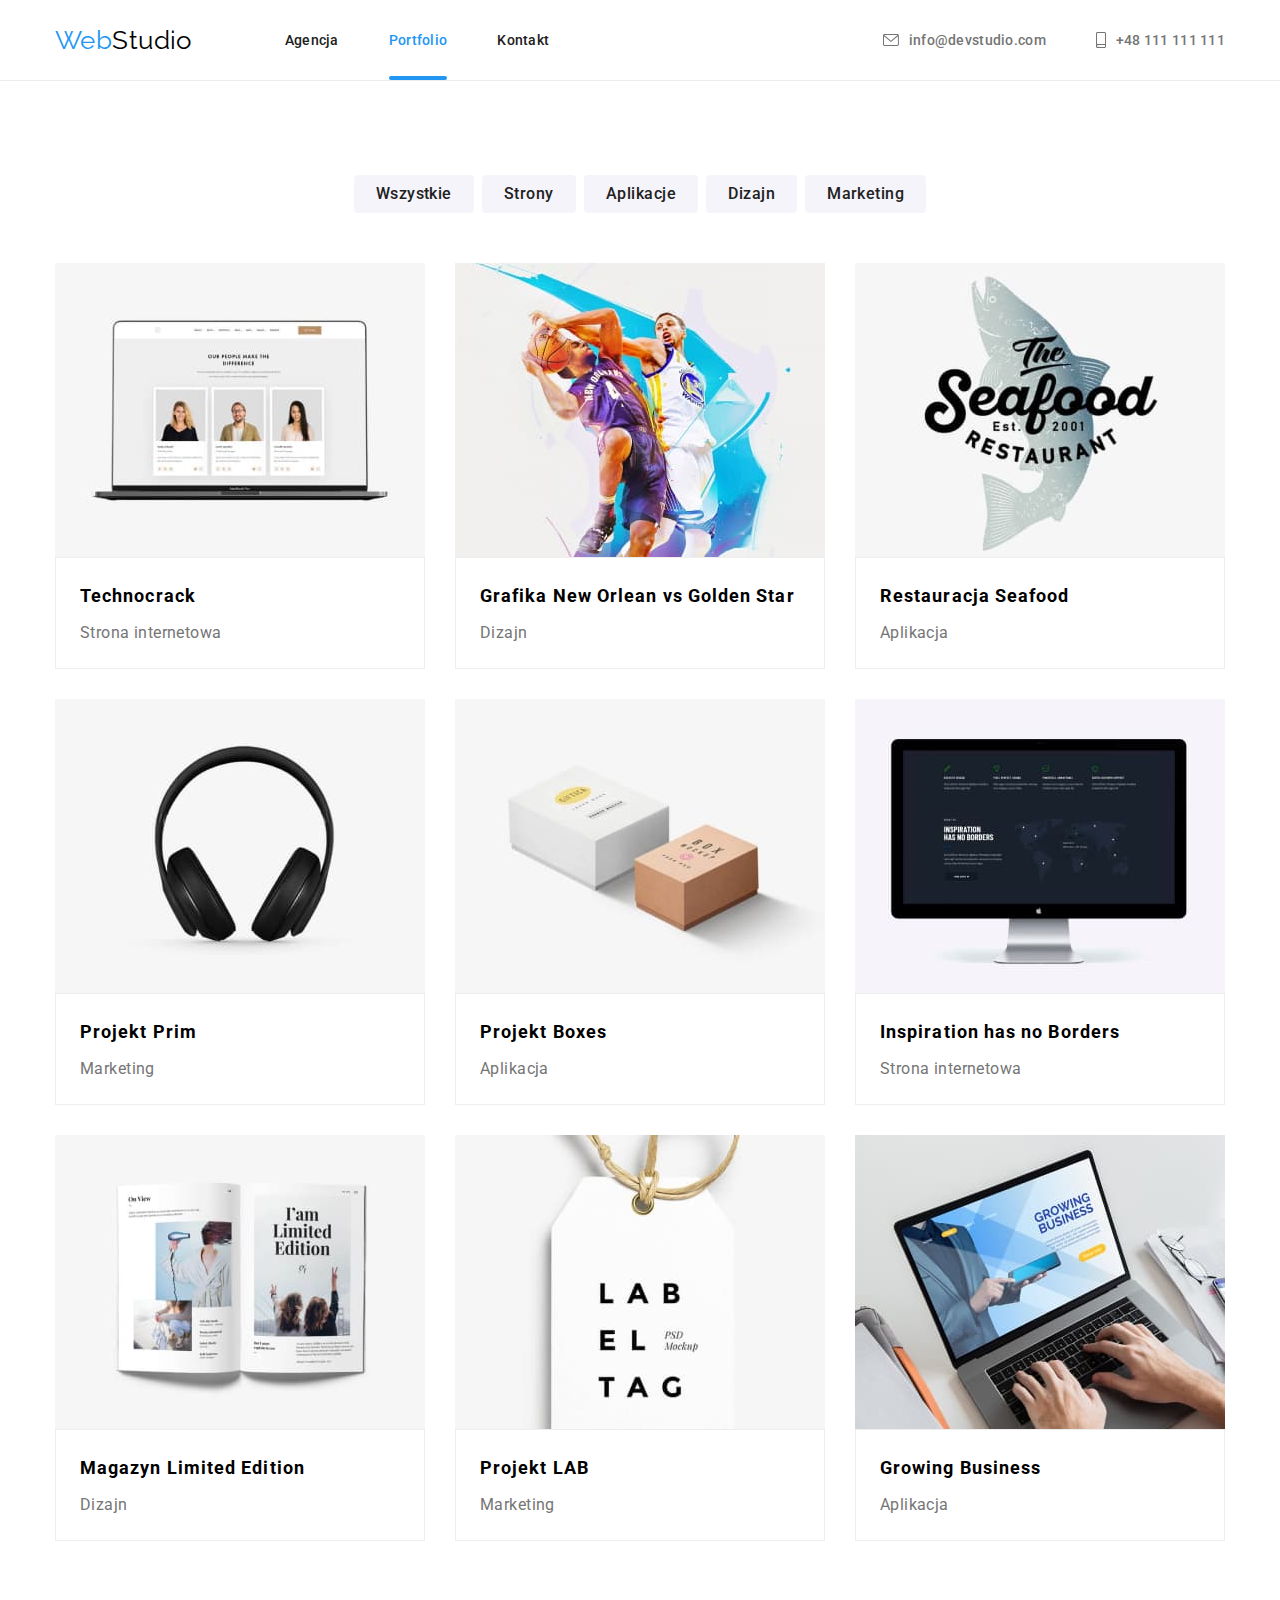
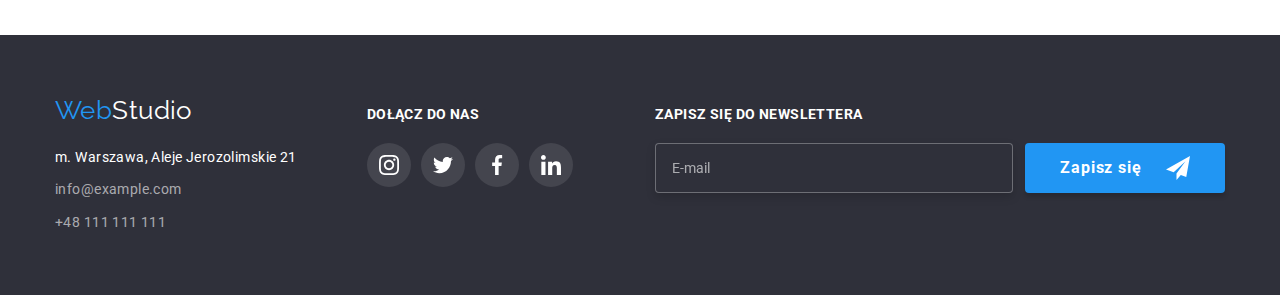
==== portfolio.html @ b51c81af "Begin" ====
<!DOCTYPE html>
<html lang="pl">
  <head>
    <meta charset="UTF-8" />
    <meta http-equiv="X-UA-Compatible" content="IE=edge" />
    <meta name="viewport" content="width=device-width, initial-scale=1.0" />
    <title>Portfolio</title>
    <!-- Google Fonts Links -->
    <link rel="preconnect" href="https://fonts.googleapis.com" />
    <link rel="preconnect" href="https://fonts.gstatic.com" crossorigin />
    <link
      href="https://fonts.googleapis.com/css2?family=Raleway:wght@700&family=Roboto:wght@400;500;700;900&display=swap"
      rel="stylesheet"
    />
    <!-- END Google Fonts Links -->
    <!-- <link
      rel="stylesheet"
      href="https://cdnjs.cloudflare.com/ajax/libs/modern-normalize/1.1.0/modern-normalize.min.css"
      integrity="sha512-wpPYUAdjBVSE4KJnH1VR1HeZfpl1ub8YT/NKx4PuQ5NmX2tKuGu6U/JRp5y+Y8XG2tV+wKQpNHVUX03MfMFn9Q=="
      crossorigin="anonymous"
      referrerpolicy="no-referrer"
    /> -->
    <link href="css/modern-normalize.min.css" rel="stylesheet" />
    <link href="css/styles.css" rel="stylesheet" />
  </head>
  <body>
    <header class="nav-menu-border">
      <div class="nav-menu container">
        <!--Logo-->
        <a class="logo" href="index.html">
          <span class="highlight-web">Web</span>
          <span class="highlight-header">Studio</span>
        </a>
        <nav>
          <!--Links-->
          <ul class="nav-list">
            <li class="nav-item">
              <a class="nav-link" href="index.html">Agencja</a>
            </li>
            <li class="nav-item">
              <a class="nav-link current" href="portfolio.html">Portfolio</a>
            </li>
            <li class="nav-item">
              <a class="nav-link" href="#contact">Kontakt</a>
            </li>
          </ul>
        </nav>
        <div class="contact-list">
          <!--Contact-->
          <a class="contact-link" href="mailto:info@devstudio.com">
            <svg class="contact-icon" width="16" height="12">
              <use href="images/icons.svg#icon-envelope"></use>
            </svg>
            info@devstudio.com
          </a>
          <a class="contact-link" href="tel:+48111111111">
            <svg width="10" height="16">
              <use class="contact-icon" href="images/icons.svg#icon-smartphone"></use>
            </svg>
            +48 111 111 111
          </a>
        </div>
      </div>
    </header>
    <main>
      <section class="section">
        <div class="container">
          <h1 class="visually-hidden">Portfolio</h1>
          <!--Five Buttons-->
          <ul class="gallery-item">
            <li><button class="button2" type="button">Wszystkie</button></li>
            <li><button class="button2" type="button">Strony</button></li>
            <li><button class="button2" type="button">Aplikacje</button></li>
            <li><button class="button2" type="button">Dizajn</button></li>
            <li><button class="button2" type="button">Marketing</button></li>
          </ul>

          <!--Gallery-->

          <ul class="about-list gallery-wrap">
            <li class="gallery-list">
              <a class="gallery-img" href="#Technocrack">
                <div class="gallery-box">
                  <img
                    src="images/img1.jpg"
                    alt="Three business cards of employees on the computer screen"
                    width="370"
                    height="294"
                  />
                  <div class="gallery-overlay">
                    <p>
                      Technocrack jest popularną platformą wykorzystywaną do rozpowszechniania
                      koronawirusa. Firmy wykorzystują tę platformę do celów szpiegowskich i ataków
                      na niezabezpieczone serwery konkurencji
                    </p>
                  </div>
                </div>
                <div class="gallery">
                  <h3 class="gallery-title">Technocrack</h3>
                  <p class="gallery-subtitle">Strona internetowa</p>
                </div>
              </a>
            </li>
            <li class="gallery-list">
              <a class="gallery-img" href="#Grafika_New_Orlean_vs_Golden_Star">
                <div class="gallery-box">
                  <img
                    src="images/img2.jpg"
                    alt="New Orleans vs Golden Star graphic"
                    width="370"
                    height="294"
                  />
                  <div class="gallery-overlay">
                    <p>
                      Technocrack jest popularną platformą wykorzystywaną do rozpowszechniania
                      koronawirusa. Firmy wykorzystują tę platformę do celów szpiegowskich i ataków
                      na niezabezpieczone serwery konkurencji
                    </p>
                  </div>
                </div>
                <div class="gallery">
                  <h3 class="gallery-title">Grafika New Orlean vs Golden Star</h3>
                  <p class="gallery-subtitle">Dizajn</p>
                </div>
              </a>
            </li>
            <li class="gallery-list">
              <a class="gallery-img" href="#Restauracja_Seafood">
                <div class="gallery-box">
                  <img
                    src="images/img3.jpg"
                    alt="Seafoot restaurant logo"
                    width="370"
                    height="294"
                  />
                  <div class="gallery-overlay">
                    <p>
                      Technocrack jest popularną platformą wykorzystywaną do rozpowszechniania
                      koronawirusa. Firmy wykorzystują tę platformę do celów szpiegowskich i ataków
                      na niezabezpieczone serwery konkurencji
                    </p>
                  </div>
                </div>
                <div class="gallery">
                  <h3 class="gallery-title">Restauracja Seafood</h3>
                  <p class="gallery-subtitle">Aplikacja</p>
                </div>
              </a>
            </li>
            <li class="gallery-list">
              <a class="gallery-img" href="#Projekt_Prime">
                <div class="gallery-box">
                  <img
                    src="images/img4.jpg"
                    alt="Seafoot restaurant logo"
                    width="370"
                    height="294"
                  />
                  <div class="gallery-overlay">
                    <p>
                      Technocrack jest popularną platformą wykorzystywaną do rozpowszechniania
                      koronawirusa. Firmy wykorzystują tę platformę do celów szpiegowskich i ataków
                      na niezabezpieczone serwery konkurencji
                    </p>
                  </div>
                </div>
                <div class="gallery">
                  <h3 class="gallery-title">Projekt Prim</h3>
                  <p class="gallery-subtitle">Marketing</p>
                </div>
              </a>
            </li>
            <li class="gallery-list">
              <a class="gallery-img" href="#Projekt_Boxes">
                <div class="gallery-box">
                  <img
                    src="images/img5.jpg"
                    alt="Seafoot restaurant logo"
                    width="370"
                    height="294"
                  />
                  <div class="gallery-overlay">
                    <p>
                      Technocrack jest popularną platformą wykorzystywaną do rozpowszechniania
                      koronawirusa. Firmy wykorzystują tę platformę do celów szpiegowskich i ataków
                      na niezabezpieczone serwery konkurencji
                    </p>
                  </div>
                </div>
                <div class="gallery">
                  <h3 class="gallery-title">Projekt Boxes</h3>
                  <p class="gallery-subtitle">Aplikacja</p>
                </div>
              </a>
            </li>
            <li class="gallery-list">
              <a class="gallery-img" href="#Inspiration_has_no_Borders">
                <div class="gallery-box">
                  <img src="images/img6.jpg" alt="Open newspaper" width="370" height="294" />
                  <div class="gallery-overlay">
                    <p>
                      Technocrack jest popularną platformą wykorzystywaną do rozpowszechniania
                      koronawirusa. Firmy wykorzystują tę platformę do celów szpiegowskich i ataków
                      na niezabezpieczone serwery konkurencji
                    </p>
                  </div>
                </div>
                <div class="gallery">
                  <h3 class="gallery-title">Inspiration has no Borders</h3>
                  <p class="gallery-subtitle">Strona internetowa</p>
                </div>
              </a>
            </li>
            <li class="gallery-list">
              <a class="gallery-img" href="#Magazyn_Limited_Edition">
                <div class="gallery-box">
                  <img src="images/img7.jpg" alt="Open newspaper" width="370" height="294" />
                  <div class="gallery-overlay">
                    <p>
                      Technocrack jest popularną platformą wykorzystywaną do rozpowszechniania
                      koronawirusa. Firmy wykorzystują tę platformę do celów szpiegowskich i ataków
                      na niezabezpieczone serwery konkurencji
                    </p>
                  </div>
                </div>
                <div class="gallery">
                  <h3 class="gallery-title">Magazyn Limited Edition</h3>
                  <p class="gallery-subtitle">Dizajn</p>
                </div>
              </a>
            </li>
            <li class="gallery-list">
              <a class="gallery-img" href="#Projekt_LAB">
                <div class="gallery-box">
                  <img
                    src="images/img8.jpg"
                    alt="Business card on a string"
                    width="370"
                    height="294"
                  />
                  <div class="gallery-overlay">
                    <p>
                      Technocrack jest popularną platformą wykorzystywaną do rozpowszechniania
                      koronawirusa. Firmy wykorzystują tę platformę do celów szpiegowskich i ataków
                      na niezabezpieczone serwery konkurencji
                    </p>
                  </div>
                </div>
                <div class="gallery">
                  <h3 class="gallery-title">Projekt LAB</h3>
                  <p class="gallery-subtitle">Marketing</p>
                </div>
              </a>
            </li>
            <li class="gallery-list">
              <a class="gallery-img" href="#Growing_Business">
                <div class="gallery-box">
                  <img
                    src="images/img9.jpg"
                    alt="Business card on a string"
                    width="370"
                    height="294"
                  />
                  <div class="gallery-overlay">
                    <p>
                      Technocrack jest popularną platformą wykorzystywaną do rozpowszechniania
                      koronawirusa. Firmy wykorzystują tę platformę do celów szpiegowskich i ataków
                      na niezabezpieczone serwery konkurencji
                    </p>
                  </div>
                </div>
                <div class="gallery">
                  <h3 class="gallery-title">Growing Business</h3>
                  <p class="gallery-subtitle">Aplikacja</p>
                </div>
              </a>
            </li>
          </ul>
        </div>
      </section>
    </main>
    <footer class="contact">
      <!--Logo+Contact-->
      <div class="container footer-box">
        <div>
          <a class="logo" href="index.html">
            <span class="highlight-web">Web</span>
            <span class="highlight-footer">Studio</span>
          </a>
          <address class="contact-footer" id="contact">
            <ul class="contact-footer-list">
              <li class="contact-footer-item">
                <a
                  class="contact-footer-link-map"
                  href="https://goo.gl/maps/mivUpqcJWEY4cBys6"
                  target="_blank"
                  rel="noopener nofollow"
                >
                  m. Warszawa, Aleje Jerozolimskie 21
                </a>
              </li>
              <li class="contact-footer-item">
                <a class="contact-footer-link" href="mailto:info@example.com">info@example.com</a>
              </li>
              <li class="contact-footer-item">
                <a class="contact-footer-link" href="tel:0048111111111">+48 111 111 111</a>
              </li>
            </ul>
          </address>
        </div>
        <div class="social-footer">
          <p class="descrition-title-footer">DOŁĄCZ DO NAS</p>
          <ul class="social-box">
            <li>
              <a class="back-icon-footer" href="#instagram">
                <svg width="20" height="20" class="social-icon">
                  <use href="images/icons.svg#icon-instagram-2"></use>
                </svg>
              </a>
            </li>
            <li>
              <a class="back-icon-footer" href="#twitter">
                <svg width="20" height="20" class="social-icon">
                  <use href="images/icons.svg#icon-twitter-1"></use>
                </svg>
              </a>
            </li>
            <li>
              <a class="back-icon-footer" href="#facebook">
                <svg width="20" height="20" class="social-icon">
                  <use href="images/icons.svg#icon-facebook-1"></use>
                </svg>
              </a>
            </li>
            <li>
              <a class="back-icon-footer" href="#linkedin-1">
                <svg width="20" height="20" class="social-icon">
                  <use href="images/icons.svg#icon-linkedin-1"></use>
                </svg>
              </a>
            </li>
          </ul>
        </div>
        <form>
          <p class="descrition-title-footer">Zapisz się do newslettera</p>
          <div class="border-footer">
            <label class="mail-text">
              <input class="border-mail" type="email" name="email" required placeholder="E-mail" />
            </label>
            <button class="button1 button-send" type="submit">
              Zapisz się
              <svg class="send-icon" width="24" height="24">
                <use href="images/icons.svg#icon-icon-send"></use>
              </svg>
            </button>
          </div>
        </form>
      </div>
    </footer>
    <script src="js/modal.js"></script>
  </body>
</html>
---- css/styles.css ----
:root {
  --background-color: #ffffff;
  --main-color: #212121;
  --secondary-color: #000000;
  --third-color: #757575;
  --accent-color: #ffffff99;
  --backlight-color: #2196f3;
  --principal-color: #2f303a;
  --team-color: #f5f4fa;
  --border-nav: #ececec;
  --border-gallery: #eeeeee;
  --border-customers: #afb1b8;
}

body {
  font-family: 'Roboto', sans-serif;
  color: #212121;
  background-color: #ffffff;
  font-size: 14px;
  letter-spacing: 0.03em;
}
h1,
h2,
h3,
h4,
h5,
h6,
p {
  margin: 0;
}
img {
  display: block;
  max-width: 100%;
  height: auto;
}

.container {
  width: 1200px;
  margin: 0 auto;
  padding: 0 15px;
  /* outline: 1px dashed red; */
}
.nav-menu-border {
  border-bottom: 1px solid var(--border-nav);
}
.nav-menu {
  height: 80px;
  display: flex;
  align-items: center;
}
.nav-list {
  display: flex;
  gap: 50px;
}
.logo {
  text-decoration: none;
  font-family: 'Raleway', sans-serif;
  font-size: 26px;
  line-height: 1.19;
  margin-right: 93px;
  padding: 0;
  display: flex;
}
.highlight-web {
  color: var(--backlight-color);
}
.highlight-header {
  color: var(--secondary-color);
}
ul {
  list-style: none;
  padding-left: 0;
  margin: 0;
}
address {
  font-style: normal;
}

a {
  text-decoration: none;
}
.section {
  padding: 94px 0;
}
.about-list {
  display: flex;
  gap: 30px;
}

.contact-list {
  font-weight: 500;
  line-height: 1, 14;
  letter-spacing: 0.02em;
  display: flex;
  gap: 50px;
  margin-left: auto;
  padding: 32px 0;
}
.nav-item {
  margin-top: 32px;
  margin-bottom: 0;
  font-weight: 500;
  position: relative;
}
.nav-link {
  text-decoration: none;
  color: var(--main-color);
  letter-spacing: 0.02em;
  font-size: 14px;
  padding: 32px 0;
  transition: color 250ms cubic-bezier(0.4, 0, 0.2, 1);
}
.current {
  color: var(--backlight-color);
}
.current::after {
  display: block;
  content: '';
  width: 58px;
  height: 4px;
  background: var(--backlight-color);
  border-radius: 2px;
  margin-top: 28px;
}
.nav-link:hover {
  color: var(--backlight-color);
}

.contact-link {
  text-decoration: none;
  color: var(--third-color);
  display: flex;
  align-items: center;
  gap: 10px;
  transition: color 250ms cubic-bezier(0.4, 0, 0.2, 1);
}
.contact-link:hover {
  color: var(--backlight-color);
}
.contact-icon {
  fill: currentColor;
}
.principal {
  background-color: var(--principal-color);
  padding-top: 200px;
  padding-bottom: 200px;
  text-align: center;
  background-image: linear-gradient(rgba(47, 48, 58, 0.4), rgba(47, 48, 58, 0.4)),
    url(../images/Workers.jpg);
  background-repeat: no-repeat;
  background-size: cover;
  background-position: center;
  max-width: 1600px;
  height: 600px;
  margin: 0 auto;
}
.principal-title {
  font-weight: 900;
  font-size: 44px;
  line-height: 1.36;
  letter-spacing: 0.06em;
  color: var(--background-color);
  text-align: center;
  text-transform: uppercase;
  width: 696px;
  margin: 0 auto;
  margin-bottom: 30px;
}
.button1 {
  font-family: 'Roboto', sans-serif;
  font-weight: 700;
  font-size: 16px;
  line-height: 1.87;
  letter-spacing: 0.06em;
  color: var(--background-color);
  background-color: var(--backlight-color);
  border: none;
  box-shadow: 0px 4px 4px rgba(0, 0, 0, 0.15);
  border-radius: 4px;
  cursor: pointer;
  width: 200px;
  height: 50px;
  transition: color 250ms cubic-bezier(0.4, 0, 0.2, 1),
    background-color 250ms cubic-bezier(0.4, 0, 0.2, 1),
    box-shadow 250ms cubic-bezier(0.4, 0, 0.2, 1);
}
.button1:hover,
.button1:focus {
  color: var(--main-color);
  background-color: var(--team-color);
  outline: none;
}

.button2 {
  font-family: 'Roboto', sans-serif;
  font-weight: 500;
  font-size: 16px;
  line-height: 1.62;
  letter-spacing: 0.03em;
  border: none;
  color: var(--main-color);
  background-color: var(--team-color);
  cursor: pointer;
  padding: 6px 22px;
  border-radius: 4px;
  transition: color 250ms cubic-bezier(0.4, 0, 0.2, 1),
    background-color 250ms cubic-bezier(0.4, 0, 0.2, 1),
    box-shadow 250ms cubic-bezier(0.4, 0, 0.2, 1);
}
.button2:hover,
.button2:focus {
  background-color: var(--backlight-color);
  color: var(--background-color);
  outline: none;
  box-shadow: 0px 3px 1px rgba(0, 0, 0, 0.1), 0px 1px 2px rgba(0, 0, 0, 0.08),
    0px 2px 2px rgba(0, 0, 0, 0.12);
}
/* button:focus {
  background-color: var(--backlight-color);
  outline: none;
} */
.visually-hidden {
  position: absolute;
  width: 1px;
  height: 1px;
  margin: -1px;
  border: 0;
  padding: 0;
  white-space: nowrap;
  clip-path: inset(100%);
  clip: rect(0 0 0 0);
  overflow: hidden;
}
.descrition-box {
  background-color: var(--team-color);
  border-radius: 4px;
  cursor: pointer;
  margin-bottom: 30px;
  height: 120px;
  width: 100%;
  display: flex;
  align-items: center;
  justify-content: center;
  transition: box-shadow 250ms cubic-bezier(0.4, 0, 0.2, 1);
}
.descrition-box:hover {
  box-shadow: 0px 4px 4px rgba(0, 0, 0, 0.25);
}
.subtitle {
  font-weight: 700;
  font-size: 36px;
  line-height: 1.16;
  text-align: center;
  margin-top: 0;
  margin-bottom: 50px;
}
.subtitle-box {
  position: relative;
}
.subtitle-text {
  position: absolute;
  bottom: 0;
  width: 370px;
  height: 70px;
  background-color: rgba(47, 48, 58, 0.8);
  font-weight: 700;
  line-height: 1.14;
  text-transform: uppercase;
  color: var(--background-color);
  display: flex;
  align-items: center;
  justify-content: center;
}
.descrition {
  padding-bottom: 0;
}
.descrition-title {
  font-weight: 700;
  font-size: 14px;
  line-height: 1.14;
  margin-top: 0;
  margin-bottom: 10px;
}
.descrition-p {
  line-height: 1.71;
  color: var(--third-color);
}
.team {
  background-color: var(--team-color);
  display: center;
}
.team-item {
  background-color: var(--background-color);
  box-shadow: 0px 1px 3px rgba(0, 0, 0, 0.12), 0px 1px 1px rgba(0, 0, 0, 0.14),
    0px 2px 1px rgba(0, 0, 0, 0.2);
  border-radius: 0px 0px 4px 4px;
}

.customers-box {
  border: 1px solid currentColor;
  color: var(--border-customers);
  width: 170px;
  height: 92px;
  border-radius: 4px;
  display: flex;
  align-items: center;
  justify-content: center;
  transition: color 250ms cubic-bezier(0.4, 0, 0.2, 1);
}
.customers-box:hover,
.customers-box:focus {
  color: var(--backlight-color);
  outline: none;
}
.customers-icon {
  fill: currentColor;
}
.space-names {
  padding: 30px 0;
}
.social-box {
  display: flex;
  justify-content: center;
  gap: 10px;
}

.back-icon {
  width: 44px;
  height: 44px;
  border-radius: 50%;
  display: flex;
  align-items: center;
  justify-content: center;
  color: var(--border-customers);
  transition: color 250ms cubic-bezier(0.4, 0, 0.2, 1),
    background-color 250ms cubic-bezier(0.4, 0, 0.2, 1);
}
.back-icon:hover,
.back-icon:focus {
  background-color: var(--backlight-color);
  color: var(--background-color);
  outline: none;
}
.social-icon {
  fill: currentColor;
}
.social-icon:hover {
  fill: var(--background-color);
}
.names {
  font-weight: 500;
  font-size: 16px;
  line-height: 1.18;
  text-align: center;
  margin-top: 0;
  margin-bottom: 10px;
}
.jobs {
  font-size: 16px;
  line-height: 1.18;
  color: var(--third-color);
  text-align: center;
  margin-bottom: 16px;
}
.gallery-item {
  display: flex;
  justify-content: center;
  gap: 8px;
  margin-bottom: 50px;
}
.gallery {
  border: 1px solid var(--border-gallery);
  padding: 20px 24px;
}
.gallery-wrap {
  flex-wrap: wrap;
}
.gallery-img {
  display: block;
  transition: box-shadow 250ms cubic-bezier(0.4, 0, 0.2, 1);
}
.gallery-img:hover,
.gallery-img:focus {
  box-shadow: 0px 1px 1px rgba(0, 0, 0, 0.12), 0px 4px 4px rgba(0, 0, 0, 0.06),
    1px 4px 6px rgba(0, 0, 0, 0.16);
  outline: none;
}
.gallery-box {
  position: relative;
  overflow: hidden;
}
.gallery-overlay {
  position: absolute;
  top: 0;
  left: 0;
  width: 100%;
  height: 100%;
  background-color: rgba(33, 150, 243, 0.9);
  transform: translateY(100%);
  transition: transform 250ms ease;
  font-size: 18px;
  line-height: 1.55;
  padding: 49px 45px 49px 24px;
  color: var(--background-color);
}
.gallery-img:hover .gallery-overlay {
  transform: translateY(0);
}
.gallery-img:focus .gallery-overlay {
  transform: translateY(0);
}
.gallery-list {
  width: calc((100% - 60px) / 3);
}

.gallery-title {
  font-weight: 700;
  font-size: 18px;
  line-height: 2;
  letter-spacing: 0.06em;
  margin-bottom: 4px;
  color: var(--secondary-color);
}
.gallery-subtitle {
  font-size: 16px;
  line-height: 1.87;
  color: var(--third-color);
}
.contact {
  background-color: var(--principal-color);
  padding: 60px 0;
}
.contact-footer {
  font-style: normal;
  margin-top: 20px;
}
.contact-footer-item {
  margin-bottom: 9px;
}
.contact-footer-item:last-child {
  margin-bottom: 0px;
}
.footer-box {
  display: flex;
  align-items: baseline;
}
.highlight-footer {
  font-family: 'Raleway', sans-serif;
  font-size: 26px;
  line-height: 1.19;
  color: var(--background-color);
}
.contact-footer-link-map {
  text-decoration: none;
  line-height: 1.71;
  color: var(--background-color);
  transition: color 250ms cubic-bezier(0.4, 0, 0.2, 1);
}
.contact-footer-link-map:hover {
  color: var(--backlight-color);
}
.contact-footer-link {
  text-decoration: none;
  line-height: 1.71;
  color: var(--accent-color);
  transition: color 250ms cubic-bezier(0.4, 0, 0.2, 1);
}
.contact-footer-link:hover {
  color: var(--backlight-color);
}
.descrition-title-footer {
  color: var(--background-color);
  margin-bottom: 20px;
  font-weight: 700;
  line-height: 1.14;
  text-transform: uppercase;
}
.social-footer {
  margin-left: 70px;
  margin-right: auto;
}
.back-icon-footer {
  box-sizing: form-box;
  width: 44px;
  height: 44px;
  border-radius: 50%;
  display: flex;
  align-items: center;
  justify-content: center;
  background-color: rgb(255, 255, 255, 0.1);
  border-radius: 50%;
  color: var(--background-color);
  transition: background-color 250ms cubic-bezier(0.4, 0, 0.2, 1);
}
.back-icon-footer:hover,
.back-icon-footer:focus {
  background-color: var(--backlight-color);
  outline: none;
}
.social-icon-footer {
  fill: currentColor;
}

.modal {
  position: absolute;
  top: 50%;
  left: 50%;
  transform: translate(-50%, -50%);
  width: 528px;
  height: 581px;
  background-color: var(--background-color);
  box-shadow: 0px 1px 3px rgba(0, 0, 0, 0.12), 0px 1px 1px rgba(0, 0, 0, 0.14),
    0px 2px 1px rgba(0, 0, 0, 0.2);
  border-radius: 4px;
  padding: 40px;
}
.is-hidden {
  opacity: 0;
  visibility: hidden;
  pointer-events: none;
  /* transform: scale(0); */
}
.backdrop {
  position: fixed;
  top: 0;
  left: 0;
  width: 100%;
  height: 100%;
  background-color: rgba(0, 0, 0, 0.2);
  transition: opacity 250ms cubic-bezier(0.4, 0, 0.2, 1),
    visibility 250ms cubic-bezier(0.4, 0, 0.2, 1);
}
/* dodac powyzej do transition, aby uzyskac efekt pojawienia sie oraz w .is-hidden wlczyc wylaczone: ,transform 1000ms ease; */

.button-close {
  position: absolute;
  top: 8px;
  left: 490px;
  width: 30px;
  height: 30px;
  border: 1px solid rgba(0, 0, 0, 0.1);
  background-color: var(--background-color);
  border-radius: 50%;
  display: flex;
  justify-content: center;
  align-items: center;
  transition: background-color 250ms cubic-bezier(0.4, 0, 0.2, 1);
}
.button-close:hover,
.button-close:focus {
  outline: none;
  background-color: var(--backlight-color);
}
.modal-form {
  display: flex;
  flex-direction: column;
  border: none;
}
.form-box {
  display: flex;
  flex-direction: column;
  border: none;
  padding: 0;
  margin: 0 0 20px 0;
}
.form-title {
  margin-bottom: 12px;
  font-weight: 700;
  font-size: 20px;
  line-height: 1.15;
  text-align: center;
  color: var(--main-color);
}
.form-label {
  position: relative;
  display: flex;
  flex-direction: column;
  font-size: 12px;
  line-height: 1.16;
  letter-spacing: 0.01em;
  color: var(--third-color);
  gap: 4px;
  margin-bottom: 10px;
}
.form-input {
  border: 1px solid rgba(33, 33, 33, 0.2);
  border-radius: 4px;
  height: 40px;
  width: 100%;

  padding: 0 0 0 42px;
  transition: border 250ms cubic-bezier(0.4, 0, 0.2, 1), fill 250ms cubic-bezier(0.4, 0, 0.2, 1);
}
.form-icon-svg {
  position: absolute;
  left: 12px;
  top: 50%;
  fill: var(--main-color);
  transition: fill 250ms cubic-bezier(0.4, 0, 0.2, 1);
}
.form-input:hover,
.form-input:focus {
  outline: none;
  border-color: var(--backlight-color);
}
.form-input:focus + .form-icon-svg {
  fill: var(--backlight-color);
}
.form-input:hover + .form-icon-svg {
  fill: var(--backlight-color);
}

.form-text {
  height: 120px;
  border: 1px solid rgba(33, 33, 33, 0.2);
  border-radius: 4px;
  padding: 12px 16px;
  resize: none;
  transition: border 250ms cubic-bezier(0.4, 0, 0.2, 1);
}
.form-text:hover {
  border-color: var(--backlight-color);
}
.form-text:focus {
  border-color: var(--backlight-color);
  outline: none;
}
.form-text::placeholder {
  color: rgba(117, 117, 117, 0.5);
}

.form-terms {
  display: flex;
  justify-content: center;
  align-items: center;
  margin-bottom: 30px;
  gap: 24px;
}
.form-terms-label {
  position: relative;
}
.form-terms-text {
  font-size: 14px;
  line-height: 1.71;
  color: var(--third-color);
}
.form-terms-input {
  appearance: none;
}
.form-terms-links {
  color: var(--backlight-color);
  text-decoration: underline;
}

.form-terms-box {
  position: absolute;
  left: 0;
  top: 0;
  border-radius: 2px;
  fill: var(--main-color);
  stroke: var(--main-color);
}
.form-terms-box:focus {
  fill: var(--backlight-color);
  stroke: var(--backlight-color);
  outline: none;
}
.form-terms-svg {
  position: absolute;
  left: 0;
  top: 0;
  opacity: 0;
  z-index: 1;
  background-color: var(--backlight-color);
  border-radius: 2px;
  transition: opacity 250ms cubic-bezier(0.4, 0, 0.2, 1);
}

.form-terms-input:checked + .form-terms-svg {
  opacity: 1;
}
.form-button-send {
  display: flex;
  justify-content: center;
}
.border-footer {
  display: flex;
  gap: 12px;
}

.border-mail {
  width: 358px;
  height: 50px;
  color: var(--background-color);
  border: 1px solid rgba(255, 255, 255, 0.3);
  filter: drop-shadow(0px 4px 4px rgba(0, 0, 0, 0.15));
  border-radius: 4px;
  display: flex;
  justify-content: center;
  padding-left: 16px;
  background-color: var(--principal-color);
  transition: background-color 250ms cubic-bezier(0.4, 0, 0.2, 1),
    border 250ms cubic-bezier(0.4, 0, 0.2, 1);
}

.border-mail:hover,
.border-mail:focus {
  background-color: var(--backlight-color);
  border-color: var(--backlight-color);
  outline: none;
}
.border-mail::placeholder {
  color: rgba(255, 255, 255, 0.6);
  transition: color 250ms cubic-bezier(0.4, 0, 0.2, 1);
}
.border-mail:hover::placeholder {
  color: var(--background-color);
}
.border-mail:focus::placeholder {
  color: var(--background-color);
}

.button-send {
  display: flex;
  justify-content: center;
  align-items: center;
  gap: 24px;
}
.send-icon {
  fill: currentColor;
}
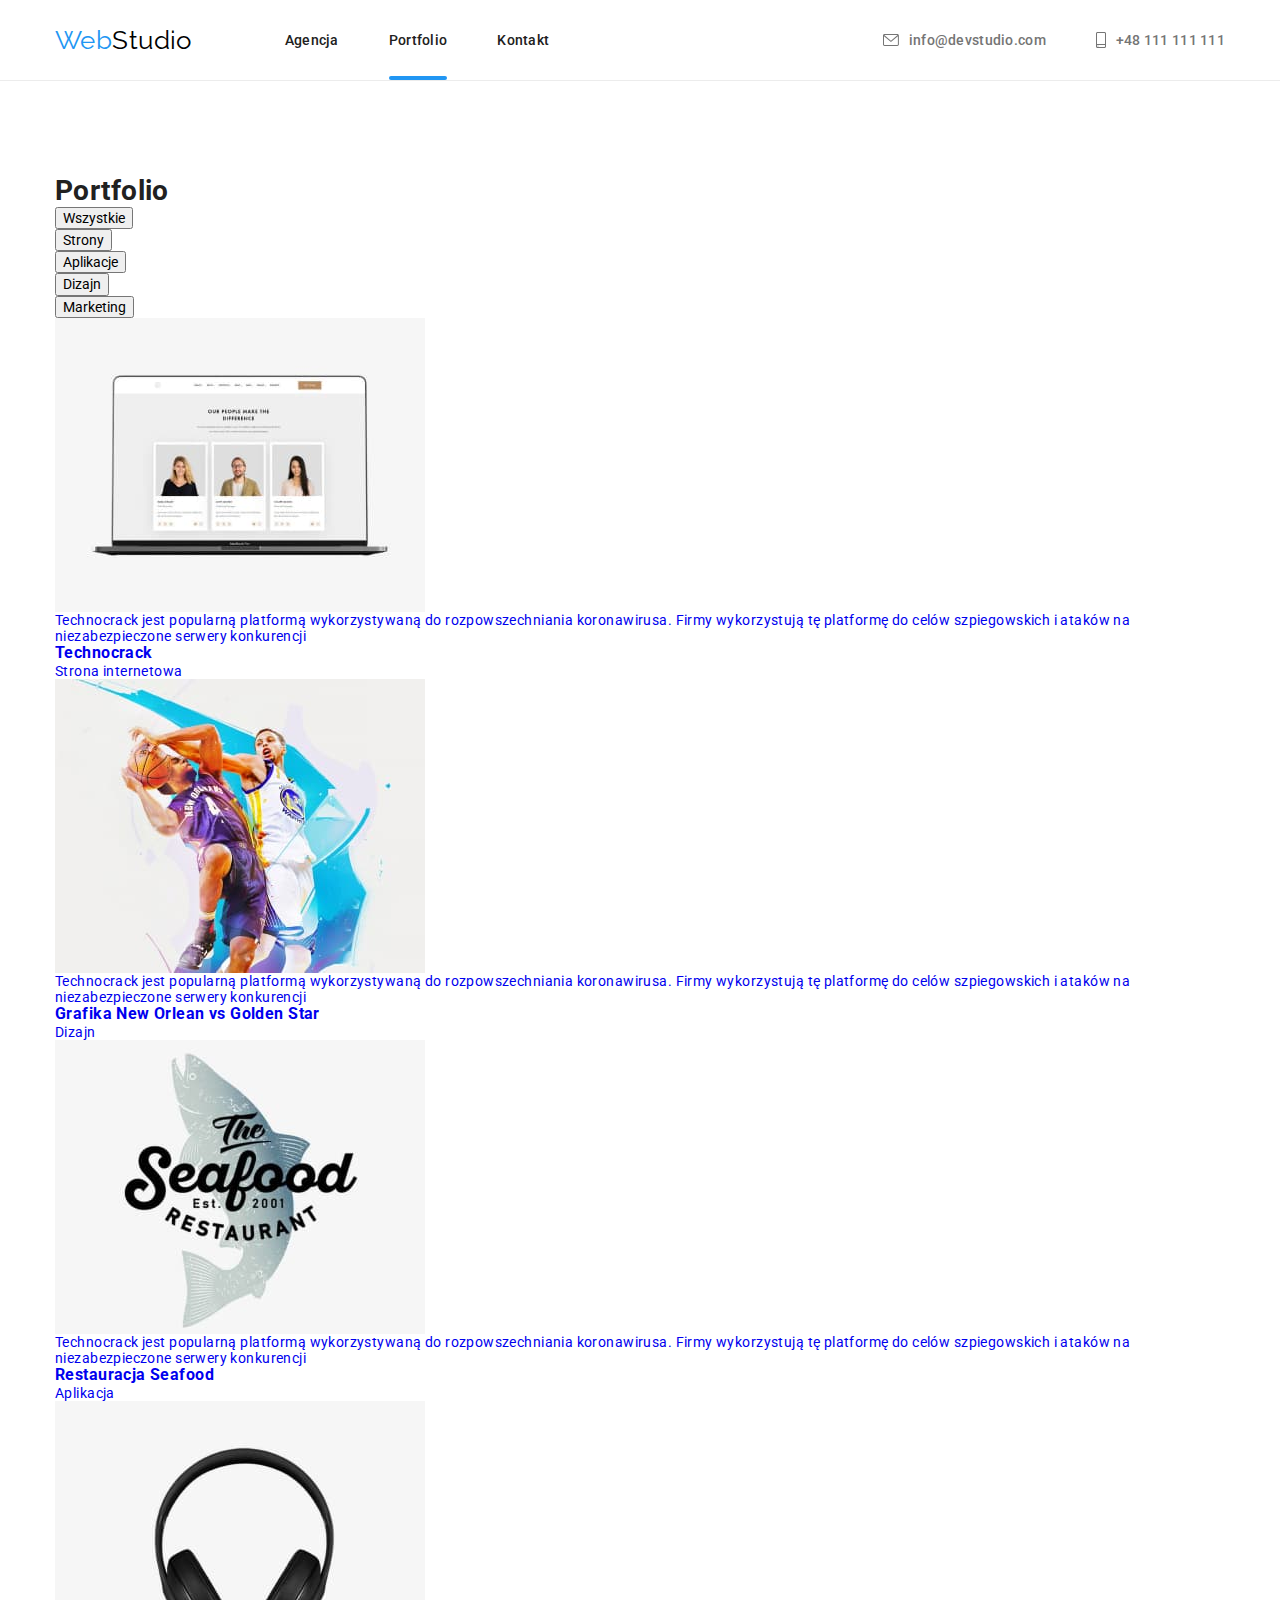
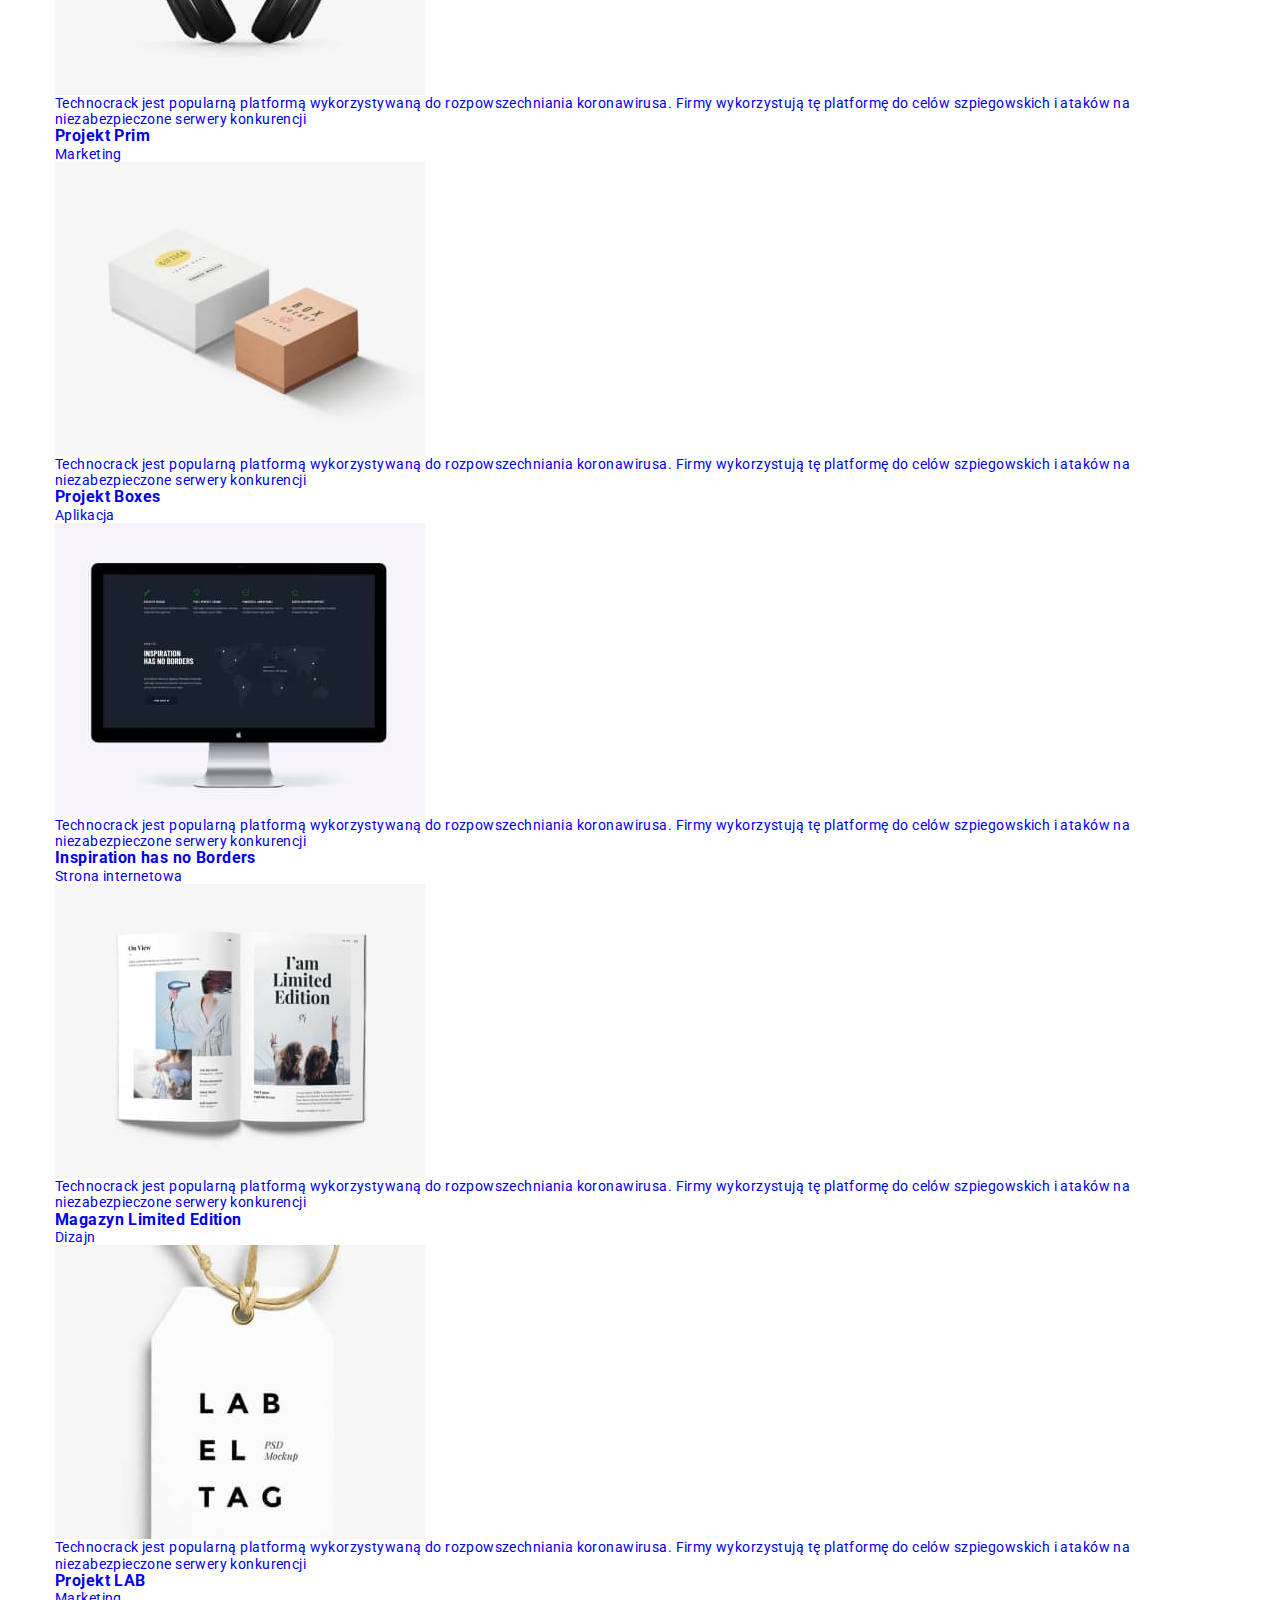
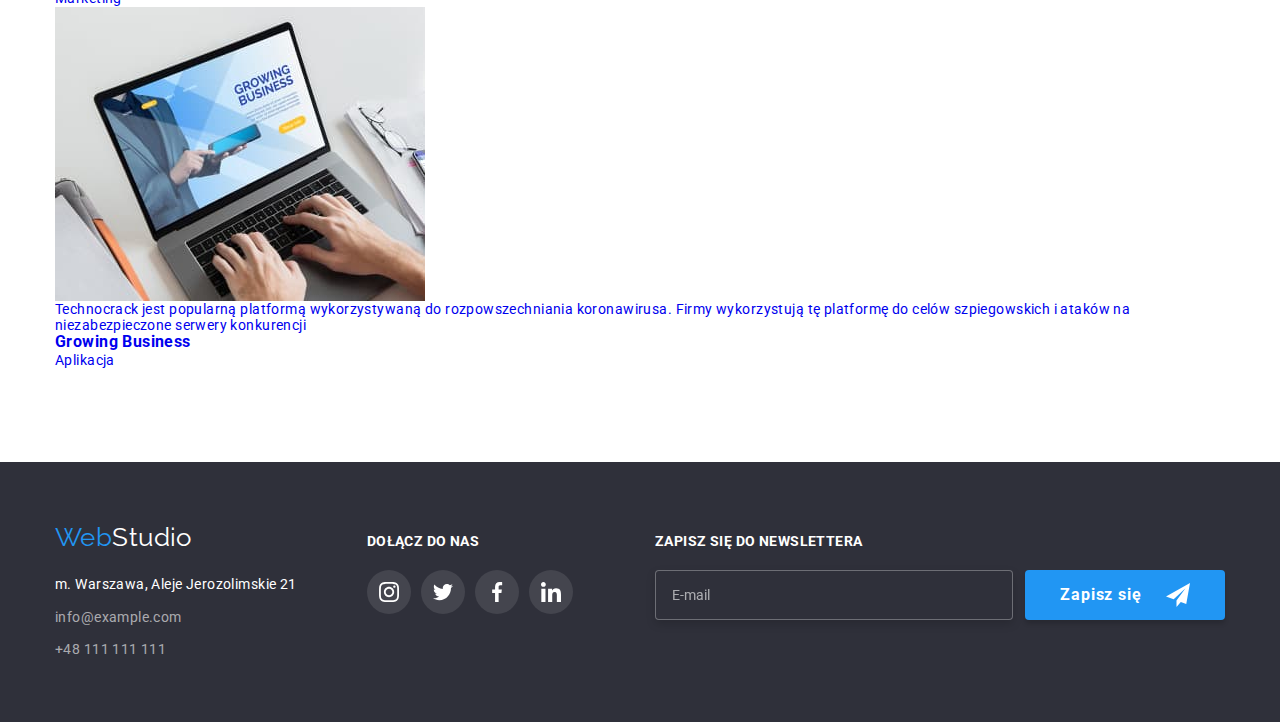
==== commit e99c94de: "4 update" ====
--- a/portfolio.html
+++ b/portfolio.html
@@ -21,41 +21,41 @@
       referrerpolicy="no-referrer"
     /> -->
     <link href="css/modern-normalize.min.css" rel="stylesheet" />
-    <link href="css/styles.css" rel="stylesheet" />
+    <link href="css/main.min.css" rel="stylesheet" />
   </head>
   <body>
-    <header class="nav-menu-border">
-      <div class="nav-menu container">
+    <header class="page-header">
+      <div class="page-header__menu container">
         <!--Logo-->
         <a class="logo" href="index.html">
-          <span class="highlight-web">Web</span>
-          <span class="highlight-header">Studio</span>
+          <span class="logo__web">Web</span>
+          <span class="logo__studio">Studio</span>
         </a>
         <nav>
           <!--Links-->
-          <ul class="nav-list">
-            <li class="nav-item">
-              <a class="nav-link" href="index.html">Agencja</a>
-            </li>
-            <li class="nav-item">
-              <a class="nav-link current" href="portfolio.html">Portfolio</a>
-            </li>
-            <li class="nav-item">
-              <a class="nav-link" href="#contact">Kontakt</a>
+          <ul class="navigation">
+            <li class="navigation__item">
+              <a class="navigation__link" href="index.html">Agencja</a>
+            </li>
+            <li class="navigation__item">
+              <a class="navigation__link current" href="portfolio.html">Portfolio</a>
+            </li>
+            <li class="navigation__item">
+              <a class="navigation__link" href="#contact">Kontakt</a>
             </li>
           </ul>
         </nav>
-        <div class="contact-list">
+        <div class="contact">
           <!--Contact-->
-          <a class="contact-link" href="mailto:info@devstudio.com">
-            <svg class="contact-icon" width="16" height="12">
+          <a class="contact__link" href="mailto:info@devstudio.com">
+            <svg class="contact__icon" width="16" height="12">
               <use href="images/icons.svg#icon-envelope"></use>
             </svg>
             info@devstudio.com
           </a>
-          <a class="contact-link" href="tel:+48111111111">
+          <a class="contact__link" href="tel:+48111111111">
             <svg width="10" height="16">
-              <use class="contact-icon" href="images/icons.svg#icon-smartphone"></use>
+              <use class="contact__icon" href="images/icons.svg#icon-smartphone"></use>
             </svg>
             +48 111 111 111
           </a>
@@ -279,19 +279,21 @@
         </div>
       </section>
     </main>
-    <footer class="contact">
-      <!--Logo+Contact-->
-      <div class="container footer-box">
+
+    <!--Logo+Contact-->
+
+    <footer class="page-footer">
+      <div class="container page-footer__box">
         <div>
           <a class="logo" href="index.html">
-            <span class="highlight-web">Web</span>
-            <span class="highlight-footer">Studio</span>
+            <span class="logo__web">Web</span>
+            <span class="logo__studio--footer">Studio</span>
           </a>
-          <address class="contact-footer" id="contact">
-            <ul class="contact-footer-list">
-              <li class="contact-footer-item">
+          <address class="page-footer__contact" id="contact">
+            <ul class="page-footer__list">
+              <li class="page-footer__item">
                 <a
-                  class="contact-footer-link-map"
+                  class="page-footer__map"
                   href="https://goo.gl/maps/mivUpqcJWEY4cBys6"
                   target="_blank"
                   rel="noopener nofollow"
@@ -299,42 +301,42 @@
                   m. Warszawa, Aleje Jerozolimskie 21
                 </a>
               </li>
-              <li class="contact-footer-item">
-                <a class="contact-footer-link" href="mailto:info@example.com">info@example.com</a>
+              <li class="page-footer__item">
+                <a class="page-footer__link" href="mailto:info@example.com">info@example.com</a>
               </li>
-              <li class="contact-footer-item">
-                <a class="contact-footer-link" href="tel:0048111111111">+48 111 111 111</a>
+              <li class="page-footer__item">
+                <a class="page-footer__link" href="tel:0048111111111">+48 111 111 111</a>
               </li>
             </ul>
           </address>
         </div>
-        <div class="social-footer">
-          <p class="descrition-title-footer">DOŁĄCZ DO NAS</p>
-          <ul class="social-box">
+        <div class="page-footer__social-media">
+          <p class="page-footer__title">DOŁĄCZ DO NAS</p>
+          <ul class="social-media">
             <li>
-              <a class="back-icon-footer" href="#instagram">
-                <svg width="20" height="20" class="social-icon">
+              <a class="social-media__footer-links" href="#instagram">
+                <svg width="20" height="20" class="social-media__icon">
                   <use href="images/icons.svg#icon-instagram-2"></use>
                 </svg>
               </a>
             </li>
             <li>
-              <a class="back-icon-footer" href="#twitter">
-                <svg width="20" height="20" class="social-icon">
+              <a class="social-media__footer-links" href="#twitter">
+                <svg width="20" height="20" class="social-media__icon">
                   <use href="images/icons.svg#icon-twitter-1"></use>
                 </svg>
               </a>
             </li>
             <li>
-              <a class="back-icon-footer" href="#facebook">
-                <svg width="20" height="20" class="social-icon">
+              <a class="social-media__footer-links" href="#facebook">
+                <svg width="20" height="20" class="social-media__icon">
                   <use href="images/icons.svg#icon-facebook-1"></use>
                 </svg>
               </a>
             </li>
             <li>
-              <a class="back-icon-footer" href="#linkedin-1">
-                <svg width="20" height="20" class="social-icon">
+              <a class="social-media__footer-links" href="#linkedin-1">
+                <svg width="20" height="20" class="social-media__icon">
                   <use href="images/icons.svg#icon-linkedin-1"></use>
                 </svg>
               </a>
@@ -342,14 +344,20 @@
           </ul>
         </div>
         <form>
-          <p class="descrition-title-footer">Zapisz się do newslettera</p>
-          <div class="border-footer">
-            <label class="mail-text">
-              <input class="border-mail" type="email" name="email" required placeholder="E-mail" />
+          <p class="page-footer__title">Zapisz się do newslettera</p>
+          <div class="page-footer__border">
+            <label>
+              <input
+                class="page-footer__mail-input"
+                type="email"
+                name="email"
+                required
+                placeholder="E-mail"
+              />
             </label>
-            <button class="button1 button-send" type="submit">
+            <button class="btn-primary btn-send" type="submit">
               Zapisz się
-              <svg class="send-icon" width="24" height="24">
+              <svg class="btn-send__icon" width="24" height="24">
                 <use href="images/icons.svg#icon-icon-send"></use>
               </svg>
             </button>
--- a/css/main.min.css
+++ b/css/main.min.css
@@ -0,0 +1 @@
+body{font-family:"Roboto",sans-serif;color:#212121;background-color:#fff;font-size:14px;letter-spacing:.03em}h1,h2,h3,h4,h5,h6,p{margin:0}img{display:block;max-width:100%;height:auto}ul{list-style:none;padding-left:0;margin:0}address{font-style:normal}a{text-decoration:none}.container{width:1200px;margin:0 auto;padding:0 15px}.current{color:#2196f3}.current::after{display:block;content:"";width:58px;height:4px;background:#2196f3;border-radius:2px;margin-top:28px}.page-header{border-bottom:1px solid #ececec}.page-header__menu{height:80px;display:-webkit-box;display:-ms-flexbox;display:flex;-webkit-box-align:center;-ms-flex-align:center;align-items:center}.page-main{background-color:#2f303a;padding-top:200px;padding-bottom:200px;text-align:center;background-image:-webkit-gradient(linear, left top, left bottom, from(rgba(47, 48, 58, 0.4)), to(rgba(47, 48, 58, 0.4))),url(../images/Workers.jpg);background-image:linear-gradient(rgba(47, 48, 58, 0.4), rgba(47, 48, 58, 0.4)),url(../images/Workers.jpg);background-repeat:no-repeat;background-size:cover;background-position:center;max-width:1600px;height:600px;margin:0 auto}.page-main__title{font-weight:900;font-size:44px;line-height:1.36;letter-spacing:.06em;color:#fff;text-align:center;text-transform:uppercase;width:696px;margin:0 auto;margin-bottom:30px}.page-footer{background-color:#2f303a;padding:60px 0}.page-footer__box{display:-webkit-box;display:-ms-flexbox;display:flex;-webkit-box-align:baseline;-ms-flex-align:baseline;align-items:baseline}.page-footer__contact{font-style:normal;margin-top:20px}.page-footer__item{margin-bottom:9px}.page-footer__item:last-child{margin-bottom:0px}.page-footer__map{text-decoration:none;line-height:1.71;color:#fff;-webkit-transition:color 250ms cubic-bezier(0.4, 0, 0.2, 1);transition:color 250ms cubic-bezier(0.4, 0, 0.2, 1)}.page-footer__map:hover{color:#2196f3}.page-footer__link{text-decoration:none;line-height:1.71;color:rgba(255,255,255,.6);-webkit-transition:color 250ms cubic-bezier(0.4, 0, 0.2, 1);transition:color 250ms cubic-bezier(0.4, 0, 0.2, 1)}.page-footer__link:hover{color:#2196f3}.page-footer__social-media{margin-left:70px;margin-right:auto}.page-footer__title{color:#fff;margin-bottom:20px;font-weight:700;line-height:1.14;text-transform:uppercase}.page-footer__border{display:-webkit-box;display:-ms-flexbox;display:flex;gap:12px}.page-footer__mail-input{width:358px;height:50px;color:#fff;border:1px solid rgba(255,255,255,.3);-webkit-filter:drop-shadow(0px 4px 4px rgba(0, 0, 0, 0.15));filter:drop-shadow(0px 4px 4px rgba(0, 0, 0, 0.15));border-radius:4px;display:-webkit-box;display:-ms-flexbox;display:flex;-webkit-box-pack:center;-ms-flex-pack:center;justify-content:center;padding-left:16px;background-color:#2f303a;-webkit-transition:background-color 250ms cubic-bezier(0.4, 0, 0.2, 1),border 250ms cubic-bezier(0.4, 0, 0.2, 1);transition:background-color 250ms cubic-bezier(0.4, 0, 0.2, 1),border 250ms cubic-bezier(0.4, 0, 0.2, 1)}.page-footer__mail-input:hover,.page-footer__mail-input:focus{background-color:#2196f3;border-color:#2196f3;outline:none}.page-footer__mail-input::-webkit-input-placeholder{color:rgba(255,255,255,.6);-webkit-transition:color 250ms cubic-bezier(0.4, 0, 0.2, 1);transition:color 250ms cubic-bezier(0.4, 0, 0.2, 1)}.page-footer__mail-input::-moz-placeholder{color:rgba(255,255,255,.6);-moz-transition:color 250ms cubic-bezier(0.4, 0, 0.2, 1);transition:color 250ms cubic-bezier(0.4, 0, 0.2, 1)}.page-footer__mail-input:-ms-input-placeholder{color:rgba(255,255,255,.6);-ms-transition:color 250ms cubic-bezier(0.4, 0, 0.2, 1);transition:color 250ms cubic-bezier(0.4, 0, 0.2, 1)}.page-footer__mail-input::-ms-input-placeholder{color:rgba(255,255,255,.6);-ms-transition:color 250ms cubic-bezier(0.4, 0, 0.2, 1);transition:color 250ms cubic-bezier(0.4, 0, 0.2, 1)}.page-footer__mail-input::placeholder{color:rgba(255,255,255,.6);-webkit-transition:color 250ms cubic-bezier(0.4, 0, 0.2, 1);transition:color 250ms cubic-bezier(0.4, 0, 0.2, 1)}.page-footer__mail-input:hover::-webkit-input-placeholder{color:#fff}.page-footer__mail-input:hover::-moz-placeholder{color:#fff}.page-footer__mail-input:hover:-ms-input-placeholder{color:#fff}.page-footer__mail-input:hover::-ms-input-placeholder{color:#fff}.page-footer__mail-input:hover::placeholder{color:#fff}.page-footer__mail-input:focus::-webkit-input-placeholder{color:#fff}.page-footer__mail-input:focus::-moz-placeholder{color:#fff}.page-footer__mail-input:focus:-ms-input-placeholder{color:#fff}.page-footer__mail-input:focus::-ms-input-placeholder{color:#fff}.page-footer__mail-input:focus::placeholder{color:#fff}.logo{text-decoration:none;font-family:"Raleway",sans-serif;font-size:26px;line-height:1.19;margin-right:93px;padding:0;display:-webkit-box;display:-ms-flexbox;display:flex}.logo__web{color:#2196f3}.logo__studio{color:#000}.logo__studio--footer{font-family:"Raleway",sans-serif;font-size:26px;line-height:1.19;color:#fff}.navigation{display:-webkit-box;display:-ms-flexbox;display:flex;gap:50px}.navigation__item{margin-top:32px;margin-bottom:0;font-weight:500;position:relative}.navigation__link{text-decoration:none;color:#212121;letter-spacing:.02em;font-size:14px;padding:32px 0;-webkit-transition:color 250ms cubic-bezier(0.4, 0, 0.2, 1);transition:color 250ms cubic-bezier(0.4, 0, 0.2, 1)}.navigation__link:hover{color:#2196f3}.contact{font-weight:500;line-height:1,14;letter-spacing:.02em;display:-webkit-box;display:-ms-flexbox;display:flex;gap:50px;margin-left:auto;padding:32px 0}.contact__icon{fill:currentColor}.contact__link{text-decoration:none;color:#757575;display:-webkit-box;display:-ms-flexbox;display:flex;-webkit-box-align:center;-ms-flex-align:center;align-items:center;gap:10px;-webkit-transition:color 250ms cubic-bezier(0.4, 0, 0.2, 1);transition:color 250ms cubic-bezier(0.4, 0, 0.2, 1)}.contact__link:hover{color:#2196f3}.btn-secondary,.btn-primary{font-family:"Roboto",sans-serif;font-size:16px;border:none;border-radius:4px;cursor:pointer;-webkit-transition:color 250ms cubic-bezier(0.4, 0, 0.2, 1),background-color 250ms cubic-bezier(0.4, 0, 0.2, 1),-webkit-box-shadow 250ms cubic-bezier(0.4, 0, 0.2, 1);transition:color 250ms cubic-bezier(0.4, 0, 0.2, 1),background-color 250ms cubic-bezier(0.4, 0, 0.2, 1),-webkit-box-shadow 250ms cubic-bezier(0.4, 0, 0.2, 1);transition:color 250ms cubic-bezier(0.4, 0, 0.2, 1),background-color 250ms cubic-bezier(0.4, 0, 0.2, 1),box-shadow 250ms cubic-bezier(0.4, 0, 0.2, 1);transition:color 250ms cubic-bezier(0.4, 0, 0.2, 1),background-color 250ms cubic-bezier(0.4, 0, 0.2, 1),box-shadow 250ms cubic-bezier(0.4, 0, 0.2, 1),-webkit-box-shadow 250ms cubic-bezier(0.4, 0, 0.2, 1)}.btn-primary{width:200px;height:50px;font-weight:700;line-height:1.87;letter-spacing:.06em;color:#fff;background-color:#2196f3;-webkit-box-shadow:0px 4px 4px rgba(0,0,0,.15);box-shadow:0px 4px 4px rgba(0,0,0,.15)}.btn-primary:hover,.btn-primary:focus{color:#212121;background-color:#f5f4fa;outline:none}.btn-secondary{font-weight:500;line-height:1.62;color:#212121;background-color:#f5f4fa;padding:6px 22px}.btn-secondary:hover,.btn-secondary:focus{background-color:#2196f3;color:#fff;outline:none;-webkit-box-shadow:0px 3px 1px rgba(0,0,0,.1),0px 1px 2px rgba(0,0,0,.08),0px 2px 2px rgba(0,0,0,.12);box-shadow:0px 3px 1px rgba(0,0,0,.1),0px 1px 2px rgba(0,0,0,.08),0px 2px 2px rgba(0,0,0,.12)}.btn-send{display:-webkit-box;display:-ms-flexbox;display:flex;-webkit-box-pack:center;-ms-flex-pack:center;justify-content:center;-webkit-box-align:center;-ms-flex-align:center;align-items:center;gap:24px}.btn-send__icon{fill:currentColor}.form-button-send{display:-webkit-box;display:-ms-flexbox;display:flex;-webkit-box-pack:center;-ms-flex-pack:center;justify-content:center}.button-close{position:absolute;top:8px;left:490px;width:30px;height:30px;border:1px solid rgba(0,0,0,.1);background-color:#fff;border-radius:50%;display:-webkit-box;display:-ms-flexbox;display:flex;-webkit-box-pack:center;-ms-flex-pack:center;justify-content:center;-webkit-box-align:center;-ms-flex-align:center;align-items:center;-webkit-transition:background-color 250ms cubic-bezier(0.4, 0, 0.2, 1);transition:background-color 250ms cubic-bezier(0.4, 0, 0.2, 1)}.button-close:hover,.button-close:focus{outline:none;background-color:var(--backlight-color)}.section{padding:94px 0}.section__title{font-weight:700;font-size:36px;line-height:1.16;text-align:center;margin-top:0;margin-bottom:50px}.section__title--hider{position:absolute;width:1px;height:1px;margin:-1px;border:0;padding:0;white-space:nowrap;-webkit-clip-path:inset(100%);clip-path:inset(100%);clip:rect(0 0 0 0);overflow:hidden}.section__list{display:-webkit-box;display:-ms-flexbox;display:flex;gap:30px}.section__photo{position:relative}.section__subtitle{position:absolute;bottom:0;width:370px;height:70px;background-color:rgba(47,48,58,.8);font-weight:700;line-height:1.14;text-transform:uppercase;color:#fff;display:-webkit-box;display:-ms-flexbox;display:flex;-webkit-box-align:center;-ms-flex-align:center;align-items:center;-webkit-box-pack:center;-ms-flex-pack:center;justify-content:center}.section__box{border:1px solid currentColor;color:#afb1b8;width:170px;height:92px;border-radius:4px;display:-webkit-box;display:-ms-flexbox;display:flex;-webkit-box-align:center;-ms-flex-align:center;align-items:center;-webkit-box-pack:center;-ms-flex-pack:center;justify-content:center;-webkit-transition:color 250ms cubic-bezier(0.4, 0, 0.2, 1);transition:color 250ms cubic-bezier(0.4, 0, 0.2, 1)}.section__box:hover,.section__box:focus{color:#2196f3;outline:none}.section__customers{fill:currentColor}.descrition{padding-bottom:0}.descrition__icon{background-color:#f5f4fa;border-radius:4px;cursor:pointer;margin-bottom:30px;height:120px;width:100%;display:-webkit-box;display:-ms-flexbox;display:flex;-webkit-box-align:center;-ms-flex-align:center;align-items:center;-webkit-box-pack:center;-ms-flex-pack:center;justify-content:center;-webkit-transition:-webkit-box-shadow 250ms cubic-bezier(0.4, 0, 0.2, 1);transition:-webkit-box-shadow 250ms cubic-bezier(0.4, 0, 0.2, 1);transition:box-shadow 250ms cubic-bezier(0.4, 0, 0.2, 1);transition:box-shadow 250ms cubic-bezier(0.4, 0, 0.2, 1), -webkit-box-shadow 250ms cubic-bezier(0.4, 0, 0.2, 1)}.descrition__icon:hover{-webkit-box-shadow:0px 4px 4px rgba(0,0,0,.25);box-shadow:0px 4px 4px rgba(0,0,0,.25)}.descrition__topic{font-weight:700;font-size:14px;line-height:1.14;margin-top:0;margin-bottom:10px}.descrition__text{line-height:1.71;color:#757575}.team{background-color:#f5f4fa;display:center}.team__item{background-color:#fff;-webkit-box-shadow:0px 1px 3px rgba(0,0,0,.12),0px 1px 1px rgba(0,0,0,.14),0px 2px 1px rgba(0,0,0,.2);box-shadow:0px 1px 3px rgba(0,0,0,.12),0px 1px 1px rgba(0,0,0,.14),0px 2px 1px rgba(0,0,0,.2);border-radius:0px 0px 4px 4px}.team__name{padding:30px 0}.team__fullname{font-weight:500;font-size:16px;line-height:1.18;text-align:center;margin-top:0;margin-bottom:10px}.team__jobs{font-size:16px;line-height:1.18;color:#757575;text-align:center;margin-bottom:16px}.social-media__footer-links,.social-media__link{width:44px;height:44px;border-radius:50%;display:-webkit-box;display:-ms-flexbox;display:flex;-webkit-box-align:center;-ms-flex-align:center;align-items:center;-webkit-box-pack:center;-ms-flex-pack:center;justify-content:center}.social-media{display:-webkit-box;display:-ms-flexbox;display:flex;-webkit-box-pack:center;-ms-flex-pack:center;justify-content:center;gap:10px}.social-media__link{color:#afb1b8;-webkit-transition:color 250ms cubic-bezier(0.4, 0, 0.2, 1),background-color 250ms cubic-bezier(0.4, 0, 0.2, 1);transition:color 250ms cubic-bezier(0.4, 0, 0.2, 1),background-color 250ms cubic-bezier(0.4, 0, 0.2, 1)}.social-media__link:hover,.social-media__link:focus{background-color:#2196f3;color:#fff;outline:none}.social-media__icon{fill:currentColor}.social-media__icon:hover{fill:#fff}.social-media__footer-links{-webkit-box-sizing:form-box;box-sizing:form-box;background-color:rgba(255,255,255,.1);border-radius:50%;color:#fff;-webkit-transition:background-color 250ms cubic-bezier(0.4, 0, 0.2, 1);transition:background-color 250ms cubic-bezier(0.4, 0, 0.2, 1)}.social-media__footer-links:hover,.social-media__footer-links:focus{background-color:#2196f3;outline:none}/*# sourceMappingURL=main.min.css.map */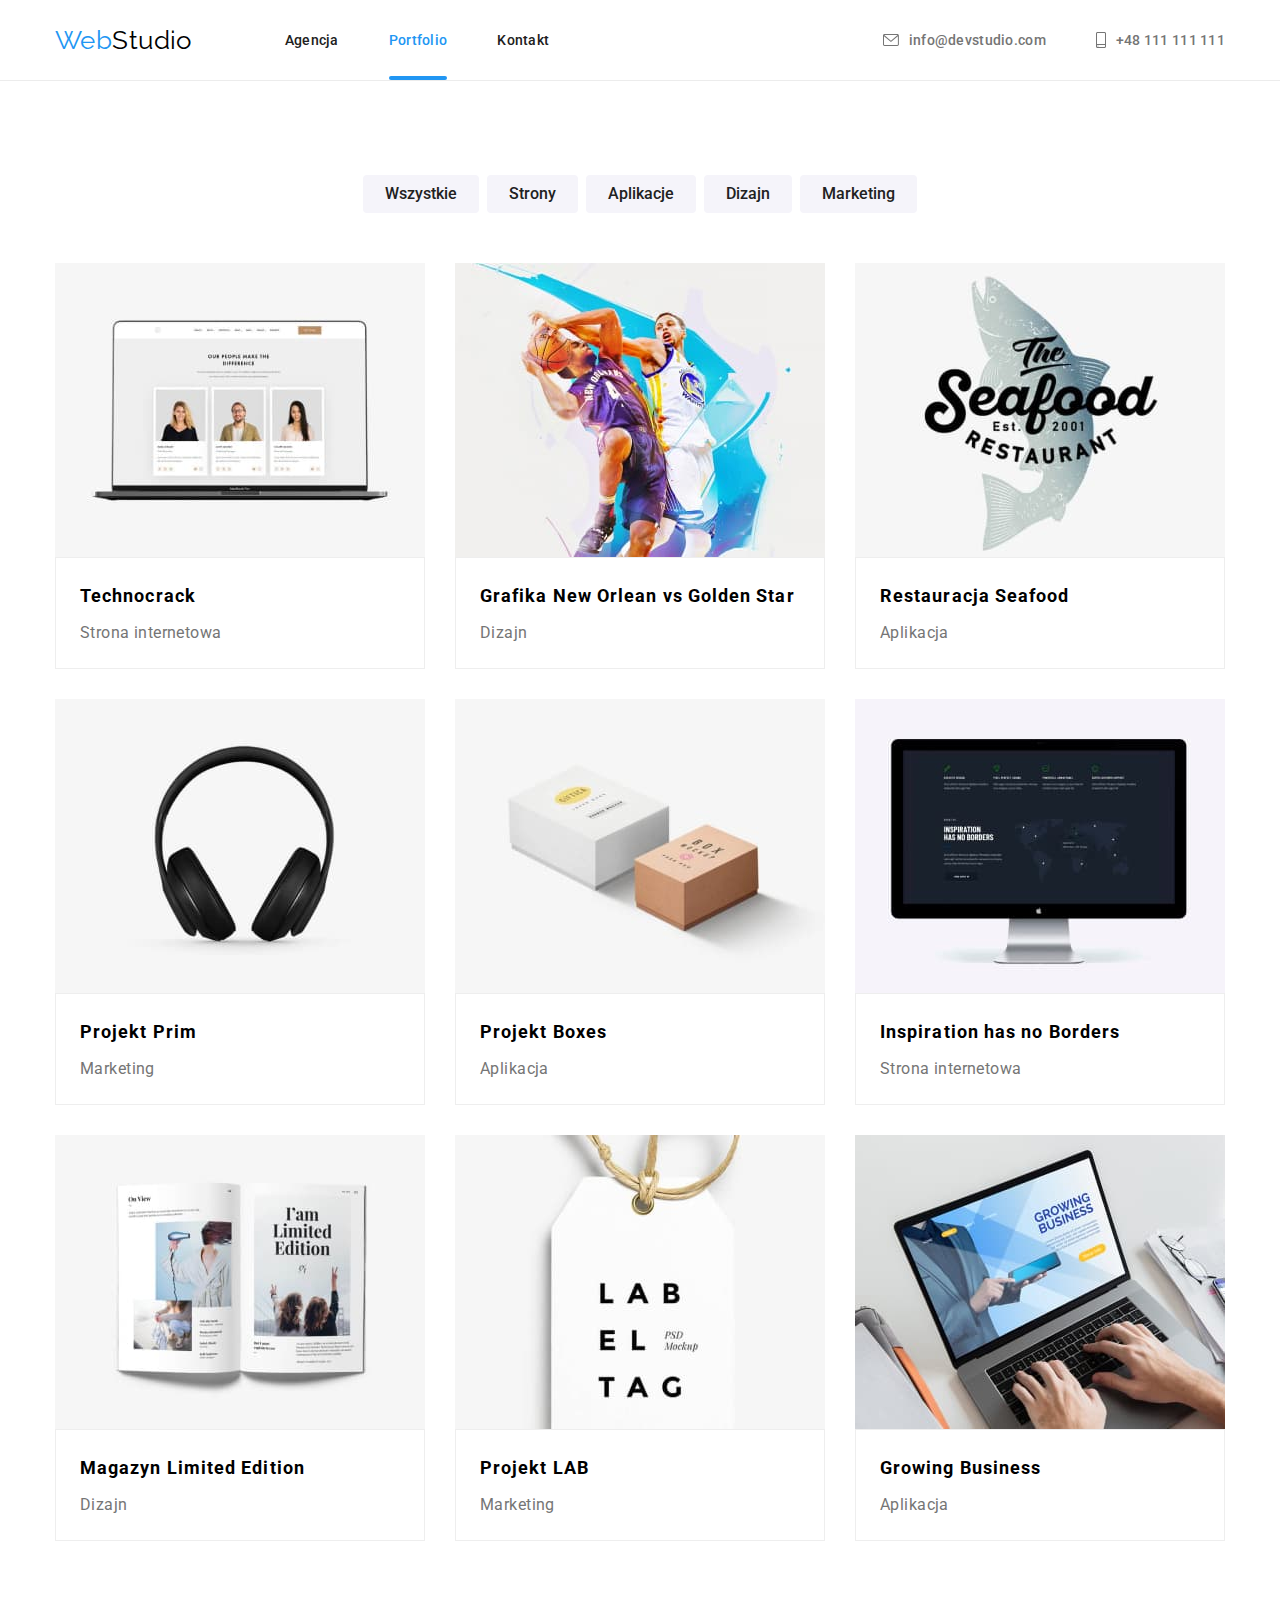
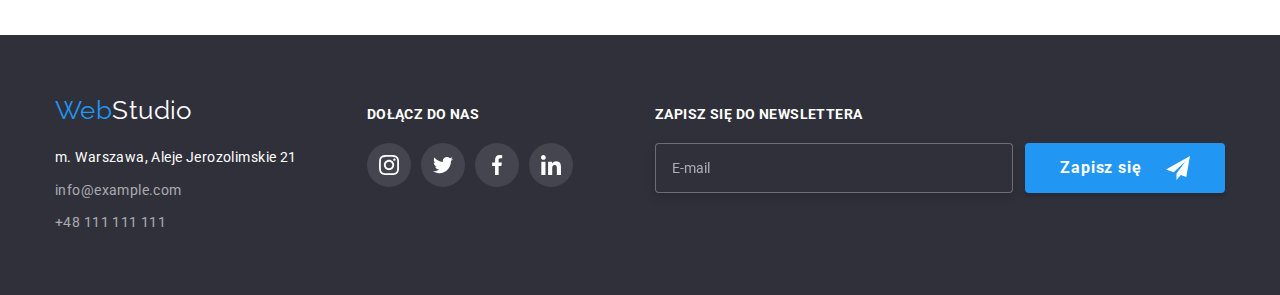
==== commit 0fe89083: "5 update" ====
--- a/portfolio.html
+++ b/portfolio.html
@@ -65,213 +65,215 @@
     <main>
       <section class="section">
         <div class="container">
-          <h1 class="visually-hidden">Portfolio</h1>
+          <h1 class="section__title--hider">Portfolio</h1>
+
           <!--Five Buttons-->
-          <ul class="gallery-item">
-            <li><button class="button2" type="button">Wszystkie</button></li>
-            <li><button class="button2" type="button">Strony</button></li>
-            <li><button class="button2" type="button">Aplikacje</button></li>
-            <li><button class="button2" type="button">Dizajn</button></li>
-            <li><button class="button2" type="button">Marketing</button></li>
+
+          <ul class="section__btn">
+            <li><button class="btn-secondary" type="button">Wszystkie</button></li>
+            <li><button class="btn-secondary" type="button">Strony</button></li>
+            <li><button class="btn-secondary" type="button">Aplikacje</button></li>
+            <li><button class="btn-secondary" type="button">Dizajn</button></li>
+            <li><button class="btn-secondary" type="button">Marketing</button></li>
           </ul>
 
           <!--Gallery-->
 
-          <ul class="about-list gallery-wrap">
-            <li class="gallery-list">
-              <a class="gallery-img" href="#Technocrack">
-                <div class="gallery-box">
+          <ul class="section__list gallery">
+            <li class="gallery__list">
+              <a class="gallery__img" href="#Technocrack">
+                <div class="gallery__box">
                   <img
                     src="images/img1.jpg"
                     alt="Three business cards of employees on the computer screen"
                     width="370"
                     height="294"
                   />
-                  <div class="gallery-overlay">
-                    <p>
-                      Technocrack jest popularną platformą wykorzystywaną do rozpowszechniania
-                      koronawirusa. Firmy wykorzystują tę platformę do celów szpiegowskich i ataków
-                      na niezabezpieczone serwery konkurencji
-                    </p>
-                  </div>
-                </div>
-                <div class="gallery">
-                  <h3 class="gallery-title">Technocrack</h3>
-                  <p class="gallery-subtitle">Strona internetowa</p>
-                </div>
-              </a>
-            </li>
-            <li class="gallery-list">
-              <a class="gallery-img" href="#Grafika_New_Orlean_vs_Golden_Star">
-                <div class="gallery-box">
+                  <div class="gallery__overlay">
+                    <p>
+                      Technocrack jest popularną platformą wykorzystywaną do rozpowszechniania
+                      koronawirusa. Firmy wykorzystują tę platformę do celów szpiegowskich i ataków
+                      na niezabezpieczone serwery konkurencji
+                    </p>
+                  </div>
+                </div>
+                <div class="gallery__wrapper">
+                  <h3 class="gallery__title">Technocrack</h3>
+                  <p class="gallery__subtitle">Strona internetowa</p>
+                </div>
+              </a>
+            </li>
+            <li class="gallery__list">
+              <a class="gallery__img" href="#Grafika_New_Orlean_vs_Golden_Star">
+                <div class="gallery__box">
                   <img
                     src="images/img2.jpg"
                     alt="New Orleans vs Golden Star graphic"
                     width="370"
                     height="294"
                   />
-                  <div class="gallery-overlay">
-                    <p>
-                      Technocrack jest popularną platformą wykorzystywaną do rozpowszechniania
-                      koronawirusa. Firmy wykorzystują tę platformę do celów szpiegowskich i ataków
-                      na niezabezpieczone serwery konkurencji
-                    </p>
-                  </div>
-                </div>
-                <div class="gallery">
-                  <h3 class="gallery-title">Grafika New Orlean vs Golden Star</h3>
-                  <p class="gallery-subtitle">Dizajn</p>
-                </div>
-              </a>
-            </li>
-            <li class="gallery-list">
-              <a class="gallery-img" href="#Restauracja_Seafood">
-                <div class="gallery-box">
+                  <div class="gallery__overlay">
+                    <p>
+                      Technocrack jest popularną platformą wykorzystywaną do rozpowszechniania
+                      koronawirusa. Firmy wykorzystują tę platformę do celów szpiegowskich i ataków
+                      na niezabezpieczone serwery konkurencji
+                    </p>
+                  </div>
+                </div>
+                <div class="gallery__wrapper">
+                  <h3 class="gallery__title">Grafika New Orlean vs Golden Star</h3>
+                  <p class="gallery__subtitle">Dizajn</p>
+                </div>
+              </a>
+            </li>
+            <li class="gallery__list">
+              <a class="gallery__img" href="#Restauracja_Seafood">
+                <div class="gallery__box">
                   <img
                     src="images/img3.jpg"
                     alt="Seafoot restaurant logo"
                     width="370"
                     height="294"
                   />
-                  <div class="gallery-overlay">
-                    <p>
-                      Technocrack jest popularną platformą wykorzystywaną do rozpowszechniania
-                      koronawirusa. Firmy wykorzystują tę platformę do celów szpiegowskich i ataków
-                      na niezabezpieczone serwery konkurencji
-                    </p>
-                  </div>
-                </div>
-                <div class="gallery">
-                  <h3 class="gallery-title">Restauracja Seafood</h3>
-                  <p class="gallery-subtitle">Aplikacja</p>
-                </div>
-              </a>
-            </li>
-            <li class="gallery-list">
-              <a class="gallery-img" href="#Projekt_Prime">
-                <div class="gallery-box">
+                  <div class="gallery__overlay">
+                    <p>
+                      Technocrack jest popularną platformą wykorzystywaną do rozpowszechniania
+                      koronawirusa. Firmy wykorzystują tę platformę do celów szpiegowskich i ataków
+                      na niezabezpieczone serwery konkurencji
+                    </p>
+                  </div>
+                </div>
+                <div class="gallery__wrapper">
+                  <h3 class="gallery__title">Restauracja Seafood</h3>
+                  <p class="gallery__subtitle">Aplikacja</p>
+                </div>
+              </a>
+            </li>
+            <li class="gallery__list">
+              <a class="gallery__img" href="#Projekt_Prime">
+                <div class="gallery__box">
                   <img
                     src="images/img4.jpg"
                     alt="Seafoot restaurant logo"
                     width="370"
                     height="294"
                   />
-                  <div class="gallery-overlay">
-                    <p>
-                      Technocrack jest popularną platformą wykorzystywaną do rozpowszechniania
-                      koronawirusa. Firmy wykorzystują tę platformę do celów szpiegowskich i ataków
-                      na niezabezpieczone serwery konkurencji
-                    </p>
-                  </div>
-                </div>
-                <div class="gallery">
-                  <h3 class="gallery-title">Projekt Prim</h3>
-                  <p class="gallery-subtitle">Marketing</p>
-                </div>
-              </a>
-            </li>
-            <li class="gallery-list">
-              <a class="gallery-img" href="#Projekt_Boxes">
-                <div class="gallery-box">
+                  <div class="gallery__overlay">
+                    <p>
+                      Technocrack jest popularną platformą wykorzystywaną do rozpowszechniania
+                      koronawirusa. Firmy wykorzystują tę platformę do celów szpiegowskich i ataków
+                      na niezabezpieczone serwery konkurencji
+                    </p>
+                  </div>
+                </div>
+                <div class="gallery__wrapper">
+                  <h3 class="gallery__title">Projekt Prim</h3>
+                  <p class="gallery__subtitle">Marketing</p>
+                </div>
+              </a>
+            </li>
+            <li class="gallery__list">
+              <a class="gallery__img" href="#Projekt_Boxes">
+                <div class="gallery__box">
                   <img
                     src="images/img5.jpg"
                     alt="Seafoot restaurant logo"
                     width="370"
                     height="294"
                   />
-                  <div class="gallery-overlay">
-                    <p>
-                      Technocrack jest popularną platformą wykorzystywaną do rozpowszechniania
-                      koronawirusa. Firmy wykorzystują tę platformę do celów szpiegowskich i ataków
-                      na niezabezpieczone serwery konkurencji
-                    </p>
-                  </div>
-                </div>
-                <div class="gallery">
-                  <h3 class="gallery-title">Projekt Boxes</h3>
-                  <p class="gallery-subtitle">Aplikacja</p>
-                </div>
-              </a>
-            </li>
-            <li class="gallery-list">
-              <a class="gallery-img" href="#Inspiration_has_no_Borders">
-                <div class="gallery-box">
+                  <div class="gallery__overlay">
+                    <p>
+                      Technocrack jest popularną platformą wykorzystywaną do rozpowszechniania
+                      koronawirusa. Firmy wykorzystują tę platformę do celów szpiegowskich i ataków
+                      na niezabezpieczone serwery konkurencji
+                    </p>
+                  </div>
+                </div>
+                <div class="gallery__wrapper">
+                  <h3 class="gallery__title">Projekt Boxes</h3>
+                  <p class="gallery__subtitle">Aplikacja</p>
+                </div>
+              </a>
+            </li>
+            <li class="gallery__list">
+              <a class="gallery__img" href="#Inspiration_has_no_Borders">
+                <div class="gallery__box">
                   <img src="images/img6.jpg" alt="Open newspaper" width="370" height="294" />
-                  <div class="gallery-overlay">
-                    <p>
-                      Technocrack jest popularną platformą wykorzystywaną do rozpowszechniania
-                      koronawirusa. Firmy wykorzystują tę platformę do celów szpiegowskich i ataków
-                      na niezabezpieczone serwery konkurencji
-                    </p>
-                  </div>
-                </div>
-                <div class="gallery">
-                  <h3 class="gallery-title">Inspiration has no Borders</h3>
-                  <p class="gallery-subtitle">Strona internetowa</p>
-                </div>
-              </a>
-            </li>
-            <li class="gallery-list">
-              <a class="gallery-img" href="#Magazyn_Limited_Edition">
-                <div class="gallery-box">
+                  <div class="gallery__overlay">
+                    <p>
+                      Technocrack jest popularną platformą wykorzystywaną do rozpowszechniania
+                      koronawirusa. Firmy wykorzystują tę platformę do celów szpiegowskich i ataków
+                      na niezabezpieczone serwery konkurencji
+                    </p>
+                  </div>
+                </div>
+                <div class="gallery__wrapper">
+                  <h3 class="gallery__title">Inspiration has no Borders</h3>
+                  <p class="gallery__subtitle">Strona internetowa</p>
+                </div>
+              </a>
+            </li>
+            <li class="gallery__list">
+              <a class="gallery__img" href="#Magazyn_Limited_Edition">
+                <div class="gallery__box">
                   <img src="images/img7.jpg" alt="Open newspaper" width="370" height="294" />
-                  <div class="gallery-overlay">
-                    <p>
-                      Technocrack jest popularną platformą wykorzystywaną do rozpowszechniania
-                      koronawirusa. Firmy wykorzystują tę platformę do celów szpiegowskich i ataków
-                      na niezabezpieczone serwery konkurencji
-                    </p>
-                  </div>
-                </div>
-                <div class="gallery">
-                  <h3 class="gallery-title">Magazyn Limited Edition</h3>
-                  <p class="gallery-subtitle">Dizajn</p>
-                </div>
-              </a>
-            </li>
-            <li class="gallery-list">
-              <a class="gallery-img" href="#Projekt_LAB">
-                <div class="gallery-box">
+                  <div class="gallery__overlay">
+                    <p>
+                      Technocrack jest popularną platformą wykorzystywaną do rozpowszechniania
+                      koronawirusa. Firmy wykorzystują tę platformę do celów szpiegowskich i ataków
+                      na niezabezpieczone serwery konkurencji
+                    </p>
+                  </div>
+                </div>
+                <div class="gallery__wrapper">
+                  <h3 class="gallery__title">Magazyn Limited Edition</h3>
+                  <p class="gallery__subtitle">Dizajn</p>
+                </div>
+              </a>
+            </li>
+            <li class="gallery__list">
+              <a class="gallery__img" href="#Projekt_LAB">
+                <div class="gallery__box">
                   <img
                     src="images/img8.jpg"
                     alt="Business card on a string"
                     width="370"
                     height="294"
                   />
-                  <div class="gallery-overlay">
-                    <p>
-                      Technocrack jest popularną platformą wykorzystywaną do rozpowszechniania
-                      koronawirusa. Firmy wykorzystują tę platformę do celów szpiegowskich i ataków
-                      na niezabezpieczone serwery konkurencji
-                    </p>
-                  </div>
-                </div>
-                <div class="gallery">
-                  <h3 class="gallery-title">Projekt LAB</h3>
-                  <p class="gallery-subtitle">Marketing</p>
-                </div>
-              </a>
-            </li>
-            <li class="gallery-list">
-              <a class="gallery-img" href="#Growing_Business">
-                <div class="gallery-box">
+                  <div class="gallery__overlay">
+                    <p>
+                      Technocrack jest popularną platformą wykorzystywaną do rozpowszechniania
+                      koronawirusa. Firmy wykorzystują tę platformę do celów szpiegowskich i ataków
+                      na niezabezpieczone serwery konkurencji
+                    </p>
+                  </div>
+                </div>
+                <div class="gallery__wrapper">
+                  <h3 class="gallery__title">Projekt LAB</h3>
+                  <p class="gallery__subtitle">Marketing</p>
+                </div>
+              </a>
+            </li>
+            <li class="gallery__list">
+              <a class="gallery__img" href="#Growing_Business">
+                <div class="gallery__box">
                   <img
                     src="images/img9.jpg"
                     alt="Business card on a string"
                     width="370"
                     height="294"
                   />
-                  <div class="gallery-overlay">
-                    <p>
-                      Technocrack jest popularną platformą wykorzystywaną do rozpowszechniania
-                      koronawirusa. Firmy wykorzystują tę platformę do celów szpiegowskich i ataków
-                      na niezabezpieczone serwery konkurencji
-                    </p>
-                  </div>
-                </div>
-                <div class="gallery">
-                  <h3 class="gallery-title">Growing Business</h3>
-                  <p class="gallery-subtitle">Aplikacja</p>
+                  <div class="gallery__overlay">
+                    <p>
+                      Technocrack jest popularną platformą wykorzystywaną do rozpowszechniania
+                      koronawirusa. Firmy wykorzystują tę platformę do celów szpiegowskich i ataków
+                      na niezabezpieczone serwery konkurencji
+                    </p>
+                  </div>
+                </div>
+                <div class="gallery__wrapper">
+                  <h3 class="gallery__title">Growing Business</h3>
+                  <p class="gallery__subtitle">Aplikacja</p>
                 </div>
               </a>
             </li>
--- a/css/main.min.css
+++ b/css/main.min.css
@@ -1 +1 @@
-body{font-family:"Roboto",sans-serif;color:#212121;background-color:#fff;font-size:14px;letter-spacing:.03em}h1,h2,h3,h4,h5,h6,p{margin:0}img{display:block;max-width:100%;height:auto}ul{list-style:none;padding-left:0;margin:0}address{font-style:normal}a{text-decoration:none}.container{width:1200px;margin:0 auto;padding:0 15px}.current{color:#2196f3}.current::after{display:block;content:"";width:58px;height:4px;background:#2196f3;border-radius:2px;margin-top:28px}.page-header{border-bottom:1px solid #ececec}.page-header__menu{height:80px;display:-webkit-box;display:-ms-flexbox;display:flex;-webkit-box-align:center;-ms-flex-align:center;align-items:center}.page-main{background-color:#2f303a;padding-top:200px;padding-bottom:200px;text-align:center;background-image:-webkit-gradient(linear, left top, left bottom, from(rgba(47, 48, 58, 0.4)), to(rgba(47, 48, 58, 0.4))),url(../images/Workers.jpg);background-image:linear-gradient(rgba(47, 48, 58, 0.4), rgba(47, 48, 58, 0.4)),url(../images/Workers.jpg);background-repeat:no-repeat;background-size:cover;background-position:center;max-width:1600px;height:600px;margin:0 auto}.page-main__title{font-weight:900;font-size:44px;line-height:1.36;letter-spacing:.06em;color:#fff;text-align:center;text-transform:uppercase;width:696px;margin:0 auto;margin-bottom:30px}.page-footer{background-color:#2f303a;padding:60px 0}.page-footer__box{display:-webkit-box;display:-ms-flexbox;display:flex;-webkit-box-align:baseline;-ms-flex-align:baseline;align-items:baseline}.page-footer__contact{font-style:normal;margin-top:20px}.page-footer__item{margin-bottom:9px}.page-footer__item:last-child{margin-bottom:0px}.page-footer__map{text-decoration:none;line-height:1.71;color:#fff;-webkit-transition:color 250ms cubic-bezier(0.4, 0, 0.2, 1);transition:color 250ms cubic-bezier(0.4, 0, 0.2, 1)}.page-footer__map:hover{color:#2196f3}.page-footer__link{text-decoration:none;line-height:1.71;color:rgba(255,255,255,.6);-webkit-transition:color 250ms cubic-bezier(0.4, 0, 0.2, 1);transition:color 250ms cubic-bezier(0.4, 0, 0.2, 1)}.page-footer__link:hover{color:#2196f3}.page-footer__social-media{margin-left:70px;margin-right:auto}.page-footer__title{color:#fff;margin-bottom:20px;font-weight:700;line-height:1.14;text-transform:uppercase}.page-footer__border{display:-webkit-box;display:-ms-flexbox;display:flex;gap:12px}.page-footer__mail-input{width:358px;height:50px;color:#fff;border:1px solid rgba(255,255,255,.3);-webkit-filter:drop-shadow(0px 4px 4px rgba(0, 0, 0, 0.15));filter:drop-shadow(0px 4px 4px rgba(0, 0, 0, 0.15));border-radius:4px;display:-webkit-box;display:-ms-flexbox;display:flex;-webkit-box-pack:center;-ms-flex-pack:center;justify-content:center;padding-left:16px;background-color:#2f303a;-webkit-transition:background-color 250ms cubic-bezier(0.4, 0, 0.2, 1),border 250ms cubic-bezier(0.4, 0, 0.2, 1);transition:background-color 250ms cubic-bezier(0.4, 0, 0.2, 1),border 250ms cubic-bezier(0.4, 0, 0.2, 1)}.page-footer__mail-input:hover,.page-footer__mail-input:focus{background-color:#2196f3;border-color:#2196f3;outline:none}.page-footer__mail-input::-webkit-input-placeholder{color:rgba(255,255,255,.6);-webkit-transition:color 250ms cubic-bezier(0.4, 0, 0.2, 1);transition:color 250ms cubic-bezier(0.4, 0, 0.2, 1)}.page-footer__mail-input::-moz-placeholder{color:rgba(255,255,255,.6);-moz-transition:color 250ms cubic-bezier(0.4, 0, 0.2, 1);transition:color 250ms cubic-bezier(0.4, 0, 0.2, 1)}.page-footer__mail-input:-ms-input-placeholder{color:rgba(255,255,255,.6);-ms-transition:color 250ms cubic-bezier(0.4, 0, 0.2, 1);transition:color 250ms cubic-bezier(0.4, 0, 0.2, 1)}.page-footer__mail-input::-ms-input-placeholder{color:rgba(255,255,255,.6);-ms-transition:color 250ms cubic-bezier(0.4, 0, 0.2, 1);transition:color 250ms cubic-bezier(0.4, 0, 0.2, 1)}.page-footer__mail-input::placeholder{color:rgba(255,255,255,.6);-webkit-transition:color 250ms cubic-bezier(0.4, 0, 0.2, 1);transition:color 250ms cubic-bezier(0.4, 0, 0.2, 1)}.page-footer__mail-input:hover::-webkit-input-placeholder{color:#fff}.page-footer__mail-input:hover::-moz-placeholder{color:#fff}.page-footer__mail-input:hover:-ms-input-placeholder{color:#fff}.page-footer__mail-input:hover::-ms-input-placeholder{color:#fff}.page-footer__mail-input:hover::placeholder{color:#fff}.page-footer__mail-input:focus::-webkit-input-placeholder{color:#fff}.page-footer__mail-input:focus::-moz-placeholder{color:#fff}.page-footer__mail-input:focus:-ms-input-placeholder{color:#fff}.page-footer__mail-input:focus::-ms-input-placeholder{color:#fff}.page-footer__mail-input:focus::placeholder{color:#fff}.logo{text-decoration:none;font-family:"Raleway",sans-serif;font-size:26px;line-height:1.19;margin-right:93px;padding:0;display:-webkit-box;display:-ms-flexbox;display:flex}.logo__web{color:#2196f3}.logo__studio{color:#000}.logo__studio--footer{font-family:"Raleway",sans-serif;font-size:26px;line-height:1.19;color:#fff}.navigation{display:-webkit-box;display:-ms-flexbox;display:flex;gap:50px}.navigation__item{margin-top:32px;margin-bottom:0;font-weight:500;position:relative}.navigation__link{text-decoration:none;color:#212121;letter-spacing:.02em;font-size:14px;padding:32px 0;-webkit-transition:color 250ms cubic-bezier(0.4, 0, 0.2, 1);transition:color 250ms cubic-bezier(0.4, 0, 0.2, 1)}.navigation__link:hover{color:#2196f3}.contact{font-weight:500;line-height:1,14;letter-spacing:.02em;display:-webkit-box;display:-ms-flexbox;display:flex;gap:50px;margin-left:auto;padding:32px 0}.contact__icon{fill:currentColor}.contact__link{text-decoration:none;color:#757575;display:-webkit-box;display:-ms-flexbox;display:flex;-webkit-box-align:center;-ms-flex-align:center;align-items:center;gap:10px;-webkit-transition:color 250ms cubic-bezier(0.4, 0, 0.2, 1);transition:color 250ms cubic-bezier(0.4, 0, 0.2, 1)}.contact__link:hover{color:#2196f3}.btn-secondary,.btn-primary{font-family:"Roboto",sans-serif;font-size:16px;border:none;border-radius:4px;cursor:pointer;-webkit-transition:color 250ms cubic-bezier(0.4, 0, 0.2, 1),background-color 250ms cubic-bezier(0.4, 0, 0.2, 1),-webkit-box-shadow 250ms cubic-bezier(0.4, 0, 0.2, 1);transition:color 250ms cubic-bezier(0.4, 0, 0.2, 1),background-color 250ms cubic-bezier(0.4, 0, 0.2, 1),-webkit-box-shadow 250ms cubic-bezier(0.4, 0, 0.2, 1);transition:color 250ms cubic-bezier(0.4, 0, 0.2, 1),background-color 250ms cubic-bezier(0.4, 0, 0.2, 1),box-shadow 250ms cubic-bezier(0.4, 0, 0.2, 1);transition:color 250ms cubic-bezier(0.4, 0, 0.2, 1),background-color 250ms cubic-bezier(0.4, 0, 0.2, 1),box-shadow 250ms cubic-bezier(0.4, 0, 0.2, 1),-webkit-box-shadow 250ms cubic-bezier(0.4, 0, 0.2, 1)}.btn-primary{width:200px;height:50px;font-weight:700;line-height:1.87;letter-spacing:.06em;color:#fff;background-color:#2196f3;-webkit-box-shadow:0px 4px 4px rgba(0,0,0,.15);box-shadow:0px 4px 4px rgba(0,0,0,.15)}.btn-primary:hover,.btn-primary:focus{color:#212121;background-color:#f5f4fa;outline:none}.btn-secondary{font-weight:500;line-height:1.62;color:#212121;background-color:#f5f4fa;padding:6px 22px}.btn-secondary:hover,.btn-secondary:focus{background-color:#2196f3;color:#fff;outline:none;-webkit-box-shadow:0px 3px 1px rgba(0,0,0,.1),0px 1px 2px rgba(0,0,0,.08),0px 2px 2px rgba(0,0,0,.12);box-shadow:0px 3px 1px rgba(0,0,0,.1),0px 1px 2px rgba(0,0,0,.08),0px 2px 2px rgba(0,0,0,.12)}.btn-send{display:-webkit-box;display:-ms-flexbox;display:flex;-webkit-box-pack:center;-ms-flex-pack:center;justify-content:center;-webkit-box-align:center;-ms-flex-align:center;align-items:center;gap:24px}.btn-send__icon{fill:currentColor}.form-button-send{display:-webkit-box;display:-ms-flexbox;display:flex;-webkit-box-pack:center;-ms-flex-pack:center;justify-content:center}.button-close{position:absolute;top:8px;left:490px;width:30px;height:30px;border:1px solid rgba(0,0,0,.1);background-color:#fff;border-radius:50%;display:-webkit-box;display:-ms-flexbox;display:flex;-webkit-box-pack:center;-ms-flex-pack:center;justify-content:center;-webkit-box-align:center;-ms-flex-align:center;align-items:center;-webkit-transition:background-color 250ms cubic-bezier(0.4, 0, 0.2, 1);transition:background-color 250ms cubic-bezier(0.4, 0, 0.2, 1)}.button-close:hover,.button-close:focus{outline:none;background-color:var(--backlight-color)}.section{padding:94px 0}.section__title{font-weight:700;font-size:36px;line-height:1.16;text-align:center;margin-top:0;margin-bottom:50px}.section__title--hider{position:absolute;width:1px;height:1px;margin:-1px;border:0;padding:0;white-space:nowrap;-webkit-clip-path:inset(100%);clip-path:inset(100%);clip:rect(0 0 0 0);overflow:hidden}.section__list{display:-webkit-box;display:-ms-flexbox;display:flex;gap:30px}.section__photo{position:relative}.section__subtitle{position:absolute;bottom:0;width:370px;height:70px;background-color:rgba(47,48,58,.8);font-weight:700;line-height:1.14;text-transform:uppercase;color:#fff;display:-webkit-box;display:-ms-flexbox;display:flex;-webkit-box-align:center;-ms-flex-align:center;align-items:center;-webkit-box-pack:center;-ms-flex-pack:center;justify-content:center}.section__box{border:1px solid currentColor;color:#afb1b8;width:170px;height:92px;border-radius:4px;display:-webkit-box;display:-ms-flexbox;display:flex;-webkit-box-align:center;-ms-flex-align:center;align-items:center;-webkit-box-pack:center;-ms-flex-pack:center;justify-content:center;-webkit-transition:color 250ms cubic-bezier(0.4, 0, 0.2, 1);transition:color 250ms cubic-bezier(0.4, 0, 0.2, 1)}.section__box:hover,.section__box:focus{color:#2196f3;outline:none}.section__customers{fill:currentColor}.descrition{padding-bottom:0}.descrition__icon{background-color:#f5f4fa;border-radius:4px;cursor:pointer;margin-bottom:30px;height:120px;width:100%;display:-webkit-box;display:-ms-flexbox;display:flex;-webkit-box-align:center;-ms-flex-align:center;align-items:center;-webkit-box-pack:center;-ms-flex-pack:center;justify-content:center;-webkit-transition:-webkit-box-shadow 250ms cubic-bezier(0.4, 0, 0.2, 1);transition:-webkit-box-shadow 250ms cubic-bezier(0.4, 0, 0.2, 1);transition:box-shadow 250ms cubic-bezier(0.4, 0, 0.2, 1);transition:box-shadow 250ms cubic-bezier(0.4, 0, 0.2, 1), -webkit-box-shadow 250ms cubic-bezier(0.4, 0, 0.2, 1)}.descrition__icon:hover{-webkit-box-shadow:0px 4px 4px rgba(0,0,0,.25);box-shadow:0px 4px 4px rgba(0,0,0,.25)}.descrition__topic{font-weight:700;font-size:14px;line-height:1.14;margin-top:0;margin-bottom:10px}.descrition__text{line-height:1.71;color:#757575}.team{background-color:#f5f4fa;display:center}.team__item{background-color:#fff;-webkit-box-shadow:0px 1px 3px rgba(0,0,0,.12),0px 1px 1px rgba(0,0,0,.14),0px 2px 1px rgba(0,0,0,.2);box-shadow:0px 1px 3px rgba(0,0,0,.12),0px 1px 1px rgba(0,0,0,.14),0px 2px 1px rgba(0,0,0,.2);border-radius:0px 0px 4px 4px}.team__name{padding:30px 0}.team__fullname{font-weight:500;font-size:16px;line-height:1.18;text-align:center;margin-top:0;margin-bottom:10px}.team__jobs{font-size:16px;line-height:1.18;color:#757575;text-align:center;margin-bottom:16px}.social-media__footer-links,.social-media__link{width:44px;height:44px;border-radius:50%;display:-webkit-box;display:-ms-flexbox;display:flex;-webkit-box-align:center;-ms-flex-align:center;align-items:center;-webkit-box-pack:center;-ms-flex-pack:center;justify-content:center}.social-media{display:-webkit-box;display:-ms-flexbox;display:flex;-webkit-box-pack:center;-ms-flex-pack:center;justify-content:center;gap:10px}.social-media__link{color:#afb1b8;-webkit-transition:color 250ms cubic-bezier(0.4, 0, 0.2, 1),background-color 250ms cubic-bezier(0.4, 0, 0.2, 1);transition:color 250ms cubic-bezier(0.4, 0, 0.2, 1),background-color 250ms cubic-bezier(0.4, 0, 0.2, 1)}.social-media__link:hover,.social-media__link:focus{background-color:#2196f3;color:#fff;outline:none}.social-media__icon{fill:currentColor}.social-media__icon:hover{fill:#fff}.social-media__footer-links{-webkit-box-sizing:form-box;box-sizing:form-box;background-color:rgba(255,255,255,.1);border-radius:50%;color:#fff;-webkit-transition:background-color 250ms cubic-bezier(0.4, 0, 0.2, 1);transition:background-color 250ms cubic-bezier(0.4, 0, 0.2, 1)}.social-media__footer-links:hover,.social-media__footer-links:focus{background-color:#2196f3;outline:none}/*# sourceMappingURL=main.min.css.map */+.page-header{border-bottom:1px solid #ececec}.page-header__menu{height:80px;display:-webkit-box;display:-ms-flexbox;display:flex;-webkit-box-align:center;-ms-flex-align:center;align-items:center}.navigation{display:-webkit-box;display:-ms-flexbox;display:flex;gap:50px}.navigation__item{margin-top:32px;margin-bottom:0;font-weight:500;position:relative}.navigation__link{text-decoration:none;color:#212121;letter-spacing:.02em;font-size:14px;padding:32px 0;-webkit-transition:color 250ms cubic-bezier(0.4, 0, 0.2, 1);transition:color 250ms cubic-bezier(0.4, 0, 0.2, 1)}.navigation__link:hover{color:#2196f3}.contact{font-weight:500;line-height:1,14;letter-spacing:.02em;display:-webkit-box;display:-ms-flexbox;display:flex;gap:50px;margin-left:auto;padding:32px 0}.contact__icon{fill:currentColor}.contact__link{text-decoration:none;color:#757575;display:-webkit-box;display:-ms-flexbox;display:flex;-webkit-box-align:center;-ms-flex-align:center;align-items:center;gap:10px;-webkit-transition:color 250ms cubic-bezier(0.4, 0, 0.2, 1);transition:color 250ms cubic-bezier(0.4, 0, 0.2, 1)}.contact__link:hover{color:#2196f3}.page-main{background-color:#2f303a;padding-top:200px;padding-bottom:200px;text-align:center;background-image:-webkit-gradient(linear, left top, left bottom, from(rgba(47, 48, 58, 0.4)), to(rgba(47, 48, 58, 0.4))),url(../images/Workers.jpg);background-image:linear-gradient(rgba(47, 48, 58, 0.4), rgba(47, 48, 58, 0.4)),url(../images/Workers.jpg);background-repeat:no-repeat;background-size:cover;background-position:center;max-width:1600px;height:600px;margin:0 auto}.page-main__title{font-weight:900;font-size:44px;line-height:1.36;letter-spacing:.06em;color:#fff;text-align:center;text-transform:uppercase;width:696px;margin:0 auto;margin-bottom:30px}.page-footer{background-color:#2f303a;padding:60px 0}.page-footer__box{display:-webkit-box;display:-ms-flexbox;display:flex;-webkit-box-align:baseline;-ms-flex-align:baseline;align-items:baseline}.page-footer__contact{font-style:normal;margin-top:20px}.page-footer__item{margin-bottom:9px}.page-footer__item:last-child{margin-bottom:0px}.page-footer__map{text-decoration:none;line-height:1.71;color:#fff;-webkit-transition:color 250ms cubic-bezier(0.4, 0, 0.2, 1);transition:color 250ms cubic-bezier(0.4, 0, 0.2, 1)}.page-footer__map:hover{color:#2196f3}.page-footer__link{text-decoration:none;line-height:1.71;color:rgba(255,255,255,.6);-webkit-transition:color 250ms cubic-bezier(0.4, 0, 0.2, 1);transition:color 250ms cubic-bezier(0.4, 0, 0.2, 1)}.page-footer__link:hover{color:#2196f3}.page-footer__social-media{margin-left:70px;margin-right:auto}.page-footer__title{color:#fff;margin-bottom:20px;font-weight:700;line-height:1.14;text-transform:uppercase}.page-footer__border{display:-webkit-box;display:-ms-flexbox;display:flex;gap:12px}.page-footer__mail-input{width:358px;height:50px;color:#fff;border:1px solid rgba(255,255,255,.3);-webkit-filter:drop-shadow(0px 4px 4px rgba(0, 0, 0, 0.15));filter:drop-shadow(0px 4px 4px rgba(0, 0, 0, 0.15));border-radius:4px;display:-webkit-box;display:-ms-flexbox;display:flex;-webkit-box-pack:center;-ms-flex-pack:center;justify-content:center;padding-left:16px;background-color:#2f303a;-webkit-transition:background-color 250ms cubic-bezier(0.4, 0, 0.2, 1),border 250ms cubic-bezier(0.4, 0, 0.2, 1);transition:background-color 250ms cubic-bezier(0.4, 0, 0.2, 1),border 250ms cubic-bezier(0.4, 0, 0.2, 1)}.page-footer__mail-input:hover,.page-footer__mail-input:focus{background-color:#2196f3;border-color:#2196f3;outline:none}.page-footer__mail-input::-webkit-input-placeholder{color:rgba(255,255,255,.6);-webkit-transition:color 250ms cubic-bezier(0.4, 0, 0.2, 1);transition:color 250ms cubic-bezier(0.4, 0, 0.2, 1)}.page-footer__mail-input::-moz-placeholder{color:rgba(255,255,255,.6);-moz-transition:color 250ms cubic-bezier(0.4, 0, 0.2, 1);transition:color 250ms cubic-bezier(0.4, 0, 0.2, 1)}.page-footer__mail-input:-ms-input-placeholder{color:rgba(255,255,255,.6);-ms-transition:color 250ms cubic-bezier(0.4, 0, 0.2, 1);transition:color 250ms cubic-bezier(0.4, 0, 0.2, 1)}.page-footer__mail-input::-ms-input-placeholder{color:rgba(255,255,255,.6);-ms-transition:color 250ms cubic-bezier(0.4, 0, 0.2, 1);transition:color 250ms cubic-bezier(0.4, 0, 0.2, 1)}.page-footer__mail-input::placeholder{color:rgba(255,255,255,.6);-webkit-transition:color 250ms cubic-bezier(0.4, 0, 0.2, 1);transition:color 250ms cubic-bezier(0.4, 0, 0.2, 1)}.page-footer__mail-input:hover::-webkit-input-placeholder{color:#fff}.page-footer__mail-input:hover::-moz-placeholder{color:#fff}.page-footer__mail-input:hover:-ms-input-placeholder{color:#fff}.page-footer__mail-input:hover::-ms-input-placeholder{color:#fff}.page-footer__mail-input:hover::placeholder{color:#fff}.page-footer__mail-input:focus::-webkit-input-placeholder{color:#fff}.page-footer__mail-input:focus::-moz-placeholder{color:#fff}.page-footer__mail-input:focus:-ms-input-placeholder{color:#fff}.page-footer__mail-input:focus::-ms-input-placeholder{color:#fff}.page-footer__mail-input:focus::placeholder{color:#fff}.logo{text-decoration:none;font-family:"Raleway",sans-serif;font-size:26px;line-height:1.19;margin-right:93px;padding:0;display:-webkit-box;display:-ms-flexbox;display:flex}.logo__web{color:#2196f3}.logo__studio{color:#000}.logo__studio--footer{font-family:"Raleway",sans-serif;font-size:26px;line-height:1.19;color:#fff}.btn-secondary,.btn-primary{font-family:"Roboto",sans-serif;font-size:16px;border:none;border-radius:4px;cursor:pointer;-webkit-transition:color 250ms cubic-bezier(0.4, 0, 0.2, 1),background-color 250ms cubic-bezier(0.4, 0, 0.2, 1),-webkit-box-shadow 250ms cubic-bezier(0.4, 0, 0.2, 1);transition:color 250ms cubic-bezier(0.4, 0, 0.2, 1),background-color 250ms cubic-bezier(0.4, 0, 0.2, 1),-webkit-box-shadow 250ms cubic-bezier(0.4, 0, 0.2, 1);transition:color 250ms cubic-bezier(0.4, 0, 0.2, 1),background-color 250ms cubic-bezier(0.4, 0, 0.2, 1),box-shadow 250ms cubic-bezier(0.4, 0, 0.2, 1);transition:color 250ms cubic-bezier(0.4, 0, 0.2, 1),background-color 250ms cubic-bezier(0.4, 0, 0.2, 1),box-shadow 250ms cubic-bezier(0.4, 0, 0.2, 1),-webkit-box-shadow 250ms cubic-bezier(0.4, 0, 0.2, 1)}.btn-primary{width:200px;height:50px;font-weight:700;line-height:1.87;letter-spacing:.06em;color:#fff;background-color:#2196f3;-webkit-box-shadow:0px 4px 4px rgba(0,0,0,.15);box-shadow:0px 4px 4px rgba(0,0,0,.15)}.btn-primary:hover,.btn-primary:focus{color:#212121;background-color:#f5f4fa;outline:none}.btn-secondary{font-weight:500;line-height:1.62;color:#212121;background-color:#f5f4fa;padding:6px 22px}.btn-secondary:hover,.btn-secondary:focus{background-color:#2196f3;color:#fff;outline:none;-webkit-box-shadow:0px 3px 1px rgba(0,0,0,.1),0px 1px 2px rgba(0,0,0,.08),0px 2px 2px rgba(0,0,0,.12);box-shadow:0px 3px 1px rgba(0,0,0,.1),0px 1px 2px rgba(0,0,0,.08),0px 2px 2px rgba(0,0,0,.12)}.btn-send{display:-webkit-box;display:-ms-flexbox;display:flex;-webkit-box-pack:center;-ms-flex-pack:center;justify-content:center;-webkit-box-align:center;-ms-flex-align:center;align-items:center;gap:24px}.btn-send__icon{fill:currentColor}.btn-send-form{display:-webkit-box;display:-ms-flexbox;display:flex;-webkit-box-pack:center;-ms-flex-pack:center;justify-content:center}.btn-close{position:absolute;top:8px;left:490px;width:30px;height:30px;border:1px solid rgba(0,0,0,.1);background-color:#fff;border-radius:50%;display:-webkit-box;display:-ms-flexbox;display:flex;-webkit-box-pack:center;-ms-flex-pack:center;justify-content:center;-webkit-box-align:center;-ms-flex-align:center;align-items:center;-webkit-transition:background-color 250ms cubic-bezier(0.4, 0, 0.2, 1);transition:background-color 250ms cubic-bezier(0.4, 0, 0.2, 1)}.btn-close:hover,.btn-close:focus{outline:none;background-color:#2196f3}.section{padding:94px 0}.section__title{font-weight:700;font-size:36px;line-height:1.16;text-align:center;margin-top:0;margin-bottom:50px}.section__title--hider{position:absolute;width:1px;height:1px;margin:-1px;border:0;padding:0;white-space:nowrap;-webkit-clip-path:inset(100%);clip-path:inset(100%);clip:rect(0 0 0 0);overflow:hidden}.section__list{display:-webkit-box;display:-ms-flexbox;display:flex;gap:30px}.section__photo{position:relative}.section__subtitle{position:absolute;bottom:0;width:370px;height:70px;background-color:rgba(47,48,58,.8);font-weight:700;line-height:1.14;text-transform:uppercase;color:#fff;display:-webkit-box;display:-ms-flexbox;display:flex;-webkit-box-align:center;-ms-flex-align:center;align-items:center;-webkit-box-pack:center;-ms-flex-pack:center;justify-content:center}.section__box{border:1px solid currentColor;color:#afb1b8;width:170px;height:92px;border-radius:4px;display:-webkit-box;display:-ms-flexbox;display:flex;-webkit-box-align:center;-ms-flex-align:center;align-items:center;-webkit-box-pack:center;-ms-flex-pack:center;justify-content:center;-webkit-transition:color 250ms cubic-bezier(0.4, 0, 0.2, 1);transition:color 250ms cubic-bezier(0.4, 0, 0.2, 1)}.section__box:hover,.section__box:focus{color:#2196f3;outline:none}.section__customers{fill:currentColor}.section__btn{display:-webkit-box;display:-ms-flexbox;display:flex;-webkit-box-pack:center;-ms-flex-pack:center;justify-content:center;gap:8px;margin-bottom:50px}.descrition{padding-bottom:0}.descrition__icon{background-color:#f5f4fa;border-radius:4px;cursor:pointer;margin-bottom:30px;height:120px;width:100%;display:-webkit-box;display:-ms-flexbox;display:flex;-webkit-box-align:center;-ms-flex-align:center;align-items:center;-webkit-box-pack:center;-ms-flex-pack:center;justify-content:center;-webkit-transition:-webkit-box-shadow 250ms cubic-bezier(0.4, 0, 0.2, 1);transition:-webkit-box-shadow 250ms cubic-bezier(0.4, 0, 0.2, 1);transition:box-shadow 250ms cubic-bezier(0.4, 0, 0.2, 1);transition:box-shadow 250ms cubic-bezier(0.4, 0, 0.2, 1), -webkit-box-shadow 250ms cubic-bezier(0.4, 0, 0.2, 1)}.descrition__icon:hover{-webkit-box-shadow:0px 4px 4px rgba(0,0,0,.25);box-shadow:0px 4px 4px rgba(0,0,0,.25)}.descrition__topic{font-weight:700;font-size:14px;line-height:1.14;margin-top:0;margin-bottom:10px}.descrition__text{line-height:1.71;color:#757575}.team{background-color:#f5f4fa;display:center}.team__item{background-color:#fff;-webkit-box-shadow:0px 1px 3px rgba(0,0,0,.12),0px 1px 1px rgba(0,0,0,.14),0px 2px 1px rgba(0,0,0,.2);box-shadow:0px 1px 3px rgba(0,0,0,.12),0px 1px 1px rgba(0,0,0,.14),0px 2px 1px rgba(0,0,0,.2);border-radius:0px 0px 4px 4px}.team__name{padding:30px 0}.team__fullname{font-weight:500;font-size:16px;line-height:1.18;text-align:center;margin-top:0;margin-bottom:10px}.team__jobs{font-size:16px;line-height:1.18;color:#757575;text-align:center;margin-bottom:16px}.social-media__footer-links,.social-media__link{width:44px;height:44px;border-radius:50%;display:-webkit-box;display:-ms-flexbox;display:flex;-webkit-box-align:center;-ms-flex-align:center;align-items:center;-webkit-box-pack:center;-ms-flex-pack:center;justify-content:center}.social-media{display:-webkit-box;display:-ms-flexbox;display:flex;-webkit-box-pack:center;-ms-flex-pack:center;justify-content:center;gap:10px}.social-media__link{color:#afb1b8;-webkit-transition:color 250ms cubic-bezier(0.4, 0, 0.2, 1),background-color 250ms cubic-bezier(0.4, 0, 0.2, 1);transition:color 250ms cubic-bezier(0.4, 0, 0.2, 1),background-color 250ms cubic-bezier(0.4, 0, 0.2, 1)}.social-media__link:hover,.social-media__link:focus{background-color:#2196f3;color:#fff;outline:none}.social-media__icon{fill:currentColor}.social-media__icon:hover{fill:#fff}.social-media__footer-links{-webkit-box-sizing:form-box;box-sizing:form-box;background-color:rgba(255,255,255,.1);border-radius:50%;color:#fff;-webkit-transition:background-color 250ms cubic-bezier(0.4, 0, 0.2, 1);transition:background-color 250ms cubic-bezier(0.4, 0, 0.2, 1)}.social-media__footer-links:hover,.social-media__footer-links:focus{background-color:#2196f3;outline:none}.backdrop{position:fixed;top:0;left:0;width:100%;height:100%;background-color:rgba(0,0,0,.2);-webkit-transition:opacity 250ms cubic-bezier(0.4, 0, 0.2, 1),visibility 250ms cubic-bezier(0.4, 0, 0.2, 1);transition:opacity 250ms cubic-bezier(0.4, 0, 0.2, 1),visibility 250ms cubic-bezier(0.4, 0, 0.2, 1)}.is-hidden{opacity:0;visibility:hidden;pointer-events:none}.modal{position:absolute;top:50%;left:50%;-webkit-transform:translate(-50%, -50%);transform:translate(-50%, -50%);width:528px;height:581px;background-color:#fff;-webkit-box-shadow:0px 1px 3px rgba(0,0,0,.12),0px 1px 1px rgba(0,0,0,.14),0px 2px 1px rgba(0,0,0,.2);box-shadow:0px 1px 3px rgba(0,0,0,.12),0px 1px 1px rgba(0,0,0,.14),0px 2px 1px rgba(0,0,0,.2);border-radius:4px;padding:40px}.modal__form{display:-webkit-box;display:-ms-flexbox;display:flex;-webkit-box-orient:vertical;-webkit-box-direction:normal;-ms-flex-direction:column;flex-direction:column;border:none}.modal__fieldset{display:-webkit-box;display:-ms-flexbox;display:flex;-webkit-box-orient:vertical;-webkit-box-direction:normal;-ms-flex-direction:column;flex-direction:column;border:none;padding:0;margin:0 0 20px 0}.modal__title{margin-bottom:12px;font-weight:700;font-size:20px;line-height:1.15;text-align:center;color:#212121}.modal__label{position:relative;display:-webkit-box;display:-ms-flexbox;display:flex;-webkit-box-orient:vertical;-webkit-box-direction:normal;-ms-flex-direction:column;flex-direction:column;font-size:12px;line-height:1.16;letter-spacing:.01em;color:#757575;gap:4px;margin-bottom:10px}.modal__input{border:1px solid rgba(33,33,33,.2);border-radius:4px;height:40px;width:100%;padding:0 0 0 42px;-webkit-transition:border 250ms cubic-bezier(0.4, 0, 0.2, 1),fill 250ms cubic-bezier(0.4, 0, 0.2, 1);transition:border 250ms cubic-bezier(0.4, 0, 0.2, 1),fill 250ms cubic-bezier(0.4, 0, 0.2, 1)}.modal__input:hover,.modal__input:focus{outline:none;border-color:#2196f3}.modal__input:focus+.modal__icon{fill:#2196f3}.modal__input:hover+.modal__icon{fill:#2196f3}.modal__icon{position:absolute;left:12px;top:50%;fill:#212121;-webkit-transition:fill 250ms cubic-bezier(0.4, 0, 0.2, 1);transition:fill 250ms cubic-bezier(0.4, 0, 0.2, 1)}.modal__text{height:120px;border:1px solid rgba(33,33,33,.2);border-radius:4px;padding:12px 16px;resize:none;-webkit-transition:border 250ms cubic-bezier(0.4, 0, 0.2, 1);transition:border 250ms cubic-bezier(0.4, 0, 0.2, 1)}.modal__text:hover{border-color:#2196f3}.modal__text:focus{border-color:#2196f3;outline:none}.modal__text::-webkit-input-placeholder{color:rgba(117,117,117,.5)}.modal__text::-moz-placeholder{color:rgba(117,117,117,.5)}.modal__text:-ms-input-placeholder{color:rgba(117,117,117,.5)}.modal__text::-ms-input-placeholder{color:rgba(117,117,117,.5)}.modal__text::placeholder{color:rgba(117,117,117,.5)}.terms{display:-webkit-box;display:-ms-flexbox;display:flex;-webkit-box-pack:center;-ms-flex-pack:center;justify-content:center;-webkit-box-align:center;-ms-flex-align:center;align-items:center;margin-bottom:30px;gap:24px}.terms__label{position:relative}.terms__input{-webkit-appearance:none;-moz-appearance:none;appearance:none}.terms__text{font-size:14px;line-height:1.71;color:#757575}.terms__links{color:#2196f3;text-decoration:underline}.terms__checked{position:absolute;left:0;top:0;opacity:0;z-index:1;background-color:#2196f3;border-radius:2px;-webkit-transition:opacity 250ms cubic-bezier(0.4, 0, 0.2, 1);transition:opacity 250ms cubic-bezier(0.4, 0, 0.2, 1)}.terms__box{position:absolute;left:0;top:0;border-radius:2px;fill:#212121;stroke:#212121}.terms__box:focus{fill:#2196f3;stroke:#2196f3;outline:none}.terms__input:checked+.terms__checked{opacity:1}.gallery{-ms-flex-wrap:wrap;flex-wrap:wrap}.gallery__img{display:block;-webkit-transition:-webkit-box-shadow 250ms cubic-bezier(0.4, 0, 0.2, 1);transition:-webkit-box-shadow 250ms cubic-bezier(0.4, 0, 0.2, 1);transition:box-shadow 250ms cubic-bezier(0.4, 0, 0.2, 1);transition:box-shadow 250ms cubic-bezier(0.4, 0, 0.2, 1), -webkit-box-shadow 250ms cubic-bezier(0.4, 0, 0.2, 1)}.gallery__img:hover,.gallery__img:focus{-webkit-box-shadow:0px 1px 1px rgba(0,0,0,.12),0px 4px 4px rgba(0,0,0,.06),1px 4px 6px rgba(0,0,0,.16);box-shadow:0px 1px 1px rgba(0,0,0,.12),0px 4px 4px rgba(0,0,0,.06),1px 4px 6px rgba(0,0,0,.16);outline:none}.gallery__box{position:relative;overflow:hidden}.gallery__overlay{position:absolute;top:0;left:0;width:100%;height:100%;background-color:rgba(33,150,243,.9);-webkit-transform:translateY(100%);transform:translateY(100%);-webkit-transition:-webkit-transform 250ms ease;transition:-webkit-transform 250ms ease;transition:transform 250ms ease;transition:transform 250ms ease, -webkit-transform 250ms ease;font-size:18px;line-height:1.55;padding:49px 45px 49px 24px;color:#fff}.gallery__img:hover .gallery__overlay{-webkit-transform:translateY(0);transform:translateY(0)}.gallery__img:focus .gallery__overlay{-webkit-transform:translateY(0);transform:translateY(0)}.gallery__wrapper{border:1px solid #eee;padding:20px 24px}.gallery__title{font-weight:700;font-size:18px;line-height:2;letter-spacing:.06em;margin-bottom:4px;color:#000}.gallery__subtitle{font-size:16px;line-height:1.87;color:#757575}body{font-family:"Roboto",sans-serif;color:#212121;background-color:#fff;font-size:14px;letter-spacing:.03em}h1,h2,h3,h4,h5,h6,p{margin:0}img{display:block;max-width:100%;height:auto}ul{list-style:none;padding-left:0;margin:0}address{font-style:normal}a{text-decoration:none}.container{width:1200px;margin:0 auto;padding:0 15px}.current{color:#2196f3}.current::after{display:block;content:"";width:58px;height:4px;background:#2196f3;border-radius:2px;margin-top:28px}/*# sourceMappingURL=main.min.css.map */